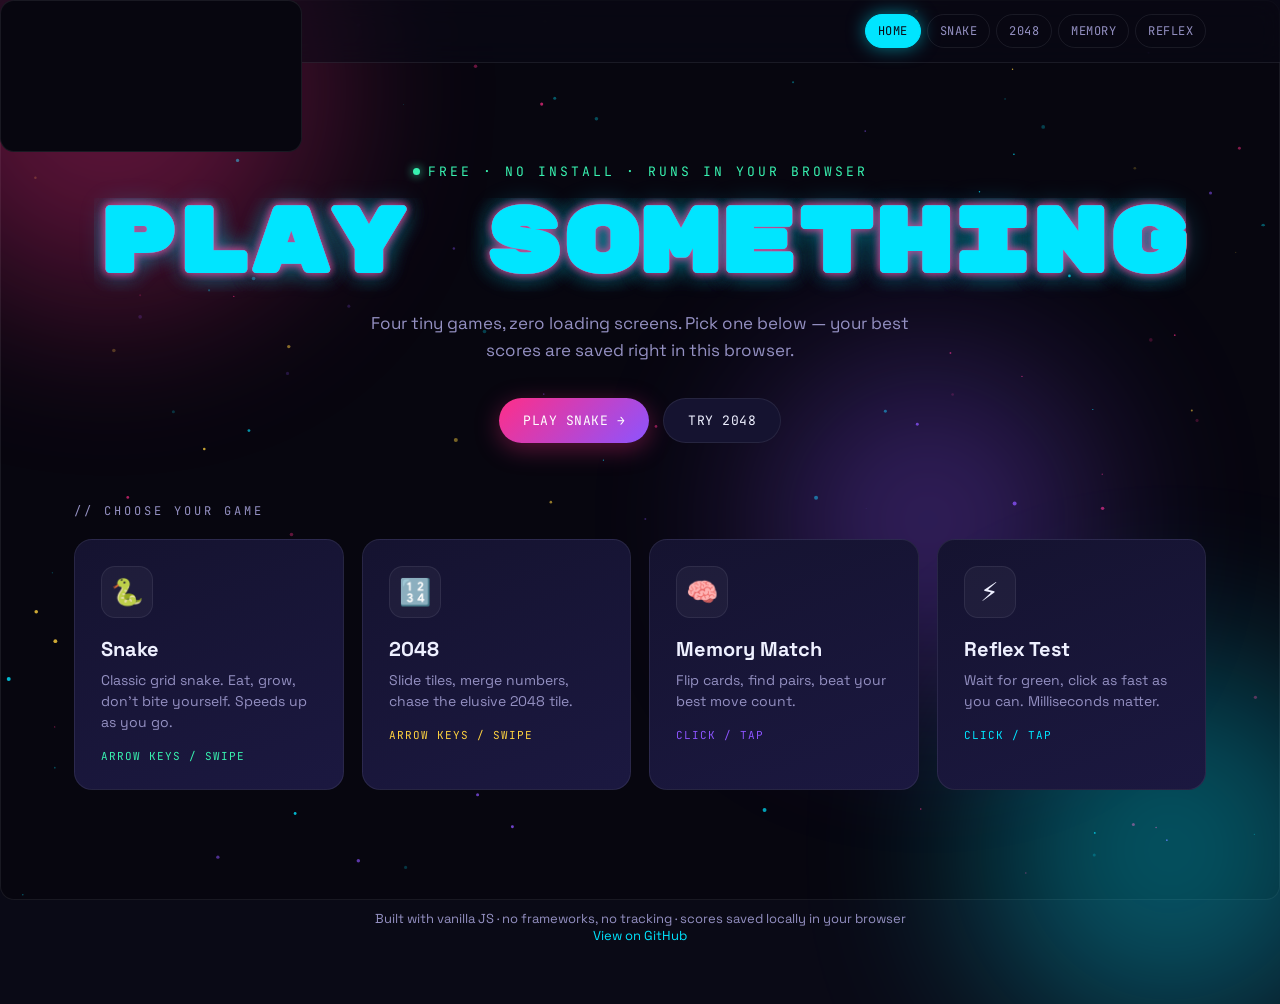
==== index_1.html @ 633615c1 "Add files via upload" ====
<!DOCTYPE html>
<html lang="en">
<head>
<meta charset="UTF-8">
<meta name="viewport" content="width=device-width, initial-scale=1.0, maximum-scale=1">
<title>NEON ARCADE — Play Instantly</title>
<meta name="description" content="A tiny neon arcade: Snake, 2048, Memory Match and a Reflex Test, all running in your browser.">
<link rel="preconnect" href="https://fonts.googleapis.com">
<link rel="preconnect" href="https://fonts.gstatic.com" crossorigin>
<link href="https://fonts.googleapis.com/css2?family=Space+Grotesk:wght@400;500;600;700&family=Rubik+Mono+One&family=JetBrains+Mono:wght@400;500;700&display=swap" rel="stylesheet">
<style>
  :root{
    --bg:#0a0a16;
    --bg-2:#120f24;
    --card:#151330;
    --card-2:#1b1840;
    --ink:#eef0ff;
    --ink-dim:#9490c2;
    --pink:#ff2e88;
    --cyan:#00e5ff;
    --yellow:#ffd23f;
    --purple:#8c54ff;
    --green:#38f2b0;
    --line: rgba(238,240,255,0.08);
    --radius: 18px;
  }

  *{box-sizing:border-box;}
  html{scroll-behavior:smooth;}
  body{
    margin:0;
    background:var(--bg);
    color:var(--ink);
    font-family:'Space Grotesk', system-ui, sans-serif;
    overflow-x:hidden;
    min-height:100vh;
  }
  ::selection{background:var(--pink); color:#0a0a16;}

  h1,h2,h3{ font-family:'Space Grotesk', sans-serif; margin:0; }
  .mono{ font-family:'JetBrains Mono', monospace; }

  a{color:inherit;}

  /* ---------- Ambient background ---------- */
  #bgCanvas{
    position:fixed; inset:0; width:100%; height:100%;
    z-index:0; display:block; pointer-events:none;
  }
  .glow-blob{
    position:fixed; border-radius:50%; filter:blur(90px);
    opacity:0.35; z-index:0; pointer-events:none;
    animation: drift 22s ease-in-out infinite alternate;
  }
  .glow-blob.b1{ width:420px; height:420px; background:var(--pink); top:-120px; left:-100px; }
  .glow-blob.b2{ width:380px; height:380px; background:var(--cyan); bottom:-140px; right:-80px; animation-delay:-6s;}
  .glow-blob.b3{ width:320px; height:320px; background:var(--purple); top:40%; left:60%; animation-delay:-12s;}
  @keyframes drift{
    0%{ transform:translate(0,0) scale(1); }
    100%{ transform:translate(40px,-30px) scale(1.15); }
  }

  /* ---------- Layout shell ---------- */
  .wrap{ position:relative; z-index:1; max-width:1180px; margin:0 auto; padding:0 24px; }

  header.top{
    position:sticky; top:0; z-index:50;
    backdrop-filter: blur(14px);
    background: rgba(10,10,22,0.55);
    border-bottom:1px solid var(--line);
  }
  .topbar{
    display:flex; align-items:center; justify-content:space-between;
    padding:14px 24px; max-width:1180px; margin:0 auto;
  }
  .brand{
    display:flex; align-items:center; gap:10px;
    font-family:'Rubik Mono One', sans-serif;
    font-size:15px; letter-spacing:0.5px;
    text-decoration:none;
  }
  .brand .dot{
    width:12px; height:12px; border-radius:3px;
    background: linear-gradient(135deg,var(--pink),var(--cyan));
    box-shadow:0 0 14px var(--pink);
    animation: pulse 2.4s ease-in-out infinite;
  }
  @keyframes pulse{ 0%,100%{ transform:scale(1); } 50%{ transform:scale(1.25) rotate(20deg); } }

  nav.games-nav{ display:flex; gap:6px; }
  nav.games-nav button{
    background:transparent; border:1px solid var(--line);
    color:var(--ink-dim); font-family:'JetBrains Mono',monospace;
    font-size:12px; padding:8px 12px; border-radius:999px;
    cursor:pointer; transition:.2s; text-transform:uppercase; letter-spacing:.5px;
  }
  nav.games-nav button:hover{ color:var(--ink); border-color:var(--cyan); }
  nav.games-nav button.active{
    color:#0a0a16; background:var(--cyan); border-color:var(--cyan);
    box-shadow:0 0 18px rgba(0,229,255,0.5);
  }

  /* ---------- Hero ---------- */
  .hero{ padding:96px 0 60px; text-align:center; position:relative; }
  .kicker{
    font-family:'JetBrains Mono',monospace; font-size:13px; letter-spacing:3px;
    color:var(--green); text-transform:uppercase; margin-bottom:18px;
    display:inline-flex; align-items:center; gap:8px;
  }
  .kicker::before{ content:''; width:7px; height:7px; border-radius:50%; background:var(--green); box-shadow:0 0 10px var(--green); }

  .title{
    font-family:'Rubik Mono One', sans-serif;
    font-size:clamp(38px, 8vw, 92px);
    line-height:1.02;
    margin:0 0 18px;
    position:relative;
    color:var(--ink);
    text-shadow:
      0 0 8px rgba(255,46,136,.5),
      0 0 26px rgba(0,229,255,.25);
  }
  .title .glitch-wrap{ position:relative; display:inline-block; }
  .title .layer{
    position:absolute; top:0; left:0; width:100%;
    clip-path: inset(0 0 0 0);
  }
  .title .layer.c1{ color:var(--pink); animation: glitch1 3.4s infinite linear; }
  .title .layer.c2{ color:var(--cyan); animation: glitch2 3.4s infinite linear; }
  @keyframes glitch1{
    0%,89%,100%{ clip-path: inset(0 0 0 0); transform:translate(0,0); opacity:0;}
    90%{ clip-path: inset(10% 0 60% 0); transform:translate(-3px,-1px); opacity:.85;}
    93%{ clip-path: inset(60% 0 5% 0); transform:translate(3px,1px); opacity:.85;}
    96%{ clip-path: inset(30% 0 40% 0); transform:translate(-2px,1px); opacity:.85;}
  }
  @keyframes glitch2{
    0%,89%,100%{ clip-path: inset(0 0 0 0); transform:translate(0,0); opacity:0;}
    90%{ clip-path: inset(50% 0 10% 0); transform:translate(3px,1px); opacity:.85;}
    93%{ clip-path: inset(5% 0 70% 0); transform:translate(-3px,-1px); opacity:.85;}
    96%{ clip-path: inset(35% 0 35% 0); transform:translate(2px,-1px); opacity:.85;}
  }

  .subtitle{
    max-width:560px; margin:0 auto; color:var(--ink-dim);
    font-size:17px; line-height:1.6;
  }
  .hero-cta{ margin-top:34px; display:flex; gap:14px; justify-content:center; flex-wrap:wrap; }
  .btn{
    font-family:'JetBrains Mono',monospace; font-size:13px; letter-spacing:.5px;
    padding:13px 24px; border-radius:999px; border:1px solid var(--line);
    cursor:pointer; text-transform:uppercase; transition:.2s; background:var(--card);
    color:var(--ink);
  }
  .btn.primary{
    background:linear-gradient(135deg,var(--pink),var(--purple));
    border:none; color:#fff; box-shadow:0 6px 24px rgba(255,46,136,.35);
  }
  .btn:hover{ transform:translateY(-2px); }
  .btn.primary:hover{ box-shadow:0 10px 30px rgba(255,46,136,.5); }

  /* ---------- Game grid ---------- */
  .section-label{
    font-family:'JetBrains Mono',monospace; font-size:12px; letter-spacing:3px;
    text-transform:uppercase; color:var(--ink-dim); margin:0 0 20px;
  }
  .grid{
    display:grid; grid-template-columns:repeat(auto-fit, minmax(240px,1fr));
    gap:18px; margin-bottom:80px;
  }
  .card{
    background:linear-gradient(160deg, var(--card), var(--card-2));
    border:1px solid var(--line); border-radius:var(--radius);
    padding:26px; cursor:pointer; position:relative; overflow:hidden;
    transition: transform .25s ease, box-shadow .25s ease, border-color .25s ease;
  }
  .card::after{
    content:''; position:absolute; inset:0; opacity:0; transition:opacity .3s;
    background:radial-gradient(circle at 30% 20%, var(--glow,var(--pink)) 0%, transparent 60%);
  }
  .card:hover{ transform:translateY(-6px); border-color:var(--glow,var(--pink)); }
  .card:hover::after{ opacity:.18; }
  .card .icon{
    width:52px; height:52px; border-radius:14px; display:flex; align-items:center; justify-content:center;
    font-size:26px; margin-bottom:18px; background:rgba(255,255,255,0.04);
    border:1px solid var(--line);
  }
  .card h3{ font-size:20px; margin-bottom:8px; }
  .card p{ color:var(--ink-dim); font-size:14px; line-height:1.5; margin:0 0 16px; }
  .card .tag{
    font-family:'JetBrains Mono',monospace; font-size:11px; color:var(--glow,var(--pink));
    text-transform:uppercase; letter-spacing:1px;
  }

  /* ---------- Game stage (modal-ish full section) ---------- */
  .stage{
    display:none;
    background:linear-gradient(160deg, var(--card), var(--card-2));
    border:1px solid var(--line); border-radius:24px;
    padding:28px; margin-bottom:80px;
    animation: rise .35s ease;
  }
  .stage.active{ display:block; }
  @keyframes rise{ from{ opacity:0; transform:translateY(14px); } to{ opacity:1; transform:translateY(0);} }

  .stage-head{
    display:flex; align-items:center; justify-content:space-between; margin-bottom:18px; flex-wrap:wrap; gap:12px;
  }
  .stage-head h2{ font-size:24px; }
  .stat-row{ display:flex; gap:10px; flex-wrap:wrap; }
  .stat{
    font-family:'JetBrains Mono',monospace; font-size:12px; background:rgba(255,255,255,0.05);
    padding:8px 14px; border-radius:10px; border:1px solid var(--line);
  }
  .stat b{ color:var(--yellow); }

  .stage-body{ display:flex; gap:24px; flex-wrap:wrap; justify-content:center; align-items:flex-start; }
  canvas{ image-rendering:pixelated; border-radius:14px; background:#07060f; border:1px solid var(--line); max-width:100%; }

  .controls-hint{
    font-family:'JetBrains Mono',monospace; font-size:12px; color:var(--ink-dim); text-align:center; margin-top:14px;
  }
  .controls-hint kbd{
    background:rgba(255,255,255,0.08); border:1px solid var(--line); border-radius:5px; padding:2px 6px; margin:0 2px;
  }

  .dpad{ display:grid; grid-template-columns:repeat(3,50px); grid-template-rows:repeat(3,50px); gap:6px; margin-top:16px; }
  .dpad button{
    background:rgba(255,255,255,0.06); border:1px solid var(--line); border-radius:10px;
    color:var(--ink); font-size:18px; cursor:pointer;
  }
  .dpad button:active{ background:var(--cyan); color:#0a0a16; }
  .d-up{grid-column:2; grid-row:1;} .d-left{grid-column:1; grid-row:2;} .d-right{grid-column:3; grid-row:2;} .d-down{grid-column:2; grid-row:3;}

  .overlay-msg{
    position:absolute; inset:0; display:flex; flex-direction:column; align-items:center; justify-content:center;
    background:rgba(7,6,15,0.85); border-radius:14px; gap:14px; text-align:center; padding:20px;
  }
  .canvas-wrap{ position:relative; }

  /* 2048 grid */
  #g2048{
    display:grid; grid-template-columns:repeat(4,70px); grid-template-rows:repeat(4,70px); gap:8px;
    background:#07060f; padding:8px; border-radius:14px; border:1px solid var(--line); touch-action:none;
  }
  .tile2048{
    display:flex; align-items:center; justify-content:center; border-radius:8px;
    font-family:'JetBrains Mono',monospace; font-weight:700; font-size:22px;
    transition:transform .1s;
  }

  /* Memory match */
  #memGrid{ display:grid; grid-template-columns:repeat(4,70px); gap:8px; }
  .memCard{
    width:70px; height:70px; border-radius:10px; background:var(--card-2); border:1px solid var(--line);
    display:flex; align-items:center; justify-content:center; font-size:28px; cursor:pointer;
    transform-style:preserve-3d; transition:transform .35s;
  }
  .memCard.flipped, .memCard.matched{ background:linear-gradient(135deg,var(--purple),var(--pink)); }
  .memCard.matched{ opacity:.55; cursor:default; }

  /* Reflex */
  #reflexBox{
    width:100%; max-width:420px; height:260px; border-radius:16px; display:flex; align-items:center; justify-content:center;
    flex-direction:column; gap:10px; cursor:pointer; user-select:none; font-family:'JetBrains Mono',monospace;
    background:var(--card-2); border:1px solid var(--line); transition:background .15s;
  }
  #reflexBox.ready{ background:#3a1030; }
  #reflexBox.go{ background:var(--green); color:#07060f; }
  #reflexBox.early{ background:var(--pink); }

  ul.best-list{ list-style:none; padding:0; margin:0; font-family:'JetBrains Mono',monospace; font-size:13px; color:var(--ink-dim); }
  ul.best-list li{ padding:4px 0; border-bottom:1px dashed var(--line); }

  footer{ padding:40px 0 60px; text-align:center; color:var(--ink-dim); font-size:13px; position:relative; z-index:1; }
  footer a{ color:var(--cyan); text-decoration:none; }
  footer a:hover{ text-decoration:underline; }

  .confetti-canvas{ position:fixed; inset:0; pointer-events:none; z-index:60; }

  @media (max-width:640px){
    .topbar{ flex-direction:column; gap:12px; }
    nav.games-nav{ flex-wrap:wrap; justify-content:center; }
    #g2048{ grid-template-columns:repeat(4,60px); grid-template-rows:repeat(4,60px); }
    #memGrid{ grid-template-columns:repeat(4,60px); }
    .memCard{ width:60px; height:60px; font-size:22px; }
  }

  @media (prefers-reduced-motion: reduce){
    *{ animation-duration:0.001ms !important; animation-iteration-count:1 !important; transition-duration:0.001ms !important; }
  }

  :focus-visible{ outline:2px solid var(--cyan); outline-offset:2px; }
</style>
</head>
<body>

<canvas id="bgCanvas"></canvas>
<div class="glow-blob b1"></div>
<div class="glow-blob b2"></div>
<div class="glow-blob b3"></div>

<header class="top">
  <div class="topbar">
    <a href="#top" class="brand"><span class="dot"></span>NEON ARCADE</a>
    <nav class="games-nav" id="mainNav">
      <button data-target="home" class="active">Home</button>
      <button data-target="snake">Snake</button>
      <button data-target="g2048stage">2048</button>
      <button data-target="memory">Memory</button>
      <button data-target="reflex">Reflex</button>
    </nav>
  </div>
</header>

<div class="wrap" id="top">

  <section class="hero" id="home">
    <div class="kicker">Free · No install · Runs in your browser</div>
    <h1 class="title">
      <span class="glitch-wrap">
        PLAY&nbsp;SOMETHING
        <span class="layer c1" aria-hidden="true">PLAY&nbsp;SOMETHING</span>
        <span class="layer c2" aria-hidden="true">PLAY&nbsp;SOMETHING</span>
      </span>
    </h1>
    <p class="subtitle">Four tiny games, zero loading screens. Pick one below — your best scores are saved right in this browser.</p>
    <div class="hero-cta">
      <button class="btn primary" data-jump="snake">Play Snake →</button>
      <button class="btn" data-jump="g2048stage">Try 2048</button>
    </div>
  </section>

  <p class="section-label">// Choose your game</p>
  <div class="grid">
    <div class="card" data-jump="snake" style="--glow:var(--green)">
      <div class="icon">🐍</div>
      <h3>Snake</h3>
      <p>Classic grid snake. Eat, grow, don't bite yourself. Speeds up as you go.</p>
      <div class="tag">Arrow keys / swipe</div>
    </div>
    <div class="card" data-jump="g2048stage" style="--glow:var(--yellow)">
      <div class="icon">🔢</div>
      <h3>2048</h3>
      <p>Slide tiles, merge numbers, chase the elusive 2048 tile.</p>
      <div class="tag">Arrow keys / swipe</div>
    </div>
    <div class="card" data-jump="memory" style="--glow:var(--purple)">
      <div class="icon">🧠</div>
      <h3>Memory Match</h3>
      <p>Flip cards, find pairs, beat your best move count.</p>
      <div class="tag">Click / tap</div>
    </div>
    <div class="card" data-jump="reflex" style="--glow:var(--cyan)">
      <div class="icon">⚡</div>
      <h3>Reflex Test</h3>
      <p>Wait for green, click as fast as you can. Milliseconds matter.</p>
      <div class="tag">Click / tap</div>
    </div>
  </div>

  <!-- SNAKE -->
  <section class="stage" id="snake">
    <div class="stage-head">
      <h2>🐍 Snake</h2>
      <div class="stat-row">
        <div class="stat">Score <b id="snakeScore">0</b></div>
        <div class="stat">Best <b id="snakeBest">0</b></div>
        <button class="btn" id="snakeRestart">Restart</button>
      </div>
    </div>
    <div class="stage-body">
      <div class="canvas-wrap">
        <canvas id="snakeCanvas" width="360" height="360"></canvas>
        <div class="overlay-msg" id="snakeOverlay">
          <h3>Ready?</h3>
          <p class="mono" style="color:var(--ink-dim)">Use arrow keys or WASD</p>
          <button class="btn primary" id="snakeStart">Start Game</button>
        </div>
      </div>
    </div>
    <div class="controls-hint"><kbd>↑</kbd><kbd>↓</kbd><kbd>←</kbd><kbd>→</kbd> or <kbd>W</kbd><kbd>A</kbd><kbd>S</kbd><kbd>D</kbd> — on mobile, swipe on the board</div>
  </section>

  <!-- 2048 -->
  <section class="stage" id="g2048stage">
    <div class="stage-head">
      <h2>🔢 2048</h2>
      <div class="stat-row">
        <div class="stat">Score <b id="score2048">0</b></div>
        <div class="stat">Best <b id="best2048">0</b></div>
        <button class="btn" id="restart2048">Restart</button>
      </div>
    </div>
    <div class="stage-body">
      <div class="canvas-wrap">
        <div id="g2048"></div>
        <div class="overlay-msg" id="overlay2048" style="display:none;">
          <h3 id="msg2048">Game Over</h3>
          <button class="btn primary" id="again2048">Try Again</button>
        </div>
      </div>
    </div>
    <div class="controls-hint"><kbd>↑</kbd><kbd>↓</kbd><kbd>←</kbd><kbd>→</kbd> — on mobile, swipe on the board</div>
  </section>

  <!-- MEMORY -->
  <section class="stage" id="memory">
    <div class="stage-head">
      <h2>🧠 Memory Match</h2>
      <div class="stat-row">
        <div class="stat">Moves <b id="memMoves">0</b></div>
        <div class="stat">Best <b id="memBest">—</b></div>
        <button class="btn" id="memRestart">Restart</button>
      </div>
    </div>
    <div class="stage-body">
      <div id="memGrid"></div>
    </div>
  </section>

  <!-- REFLEX -->
  <section class="stage" id="reflex">
    <div class="stage-head">
      <h2>⚡ Reflex Test</h2>
      <div class="stat-row">
        <div class="stat">Last <b id="reflexLast">—</b></div>
        <div class="stat">Best <b id="reflexBest">—</b></div>
      </div>
    </div>
    <div class="stage-body" style="justify-content:center; width:100%;">
      <div style="display:flex; flex-direction:column; align-items:center; gap:18px; width:100%;">
        <div id="reflexBox" class="ready">
          <div id="reflexText" style="font-size:16px;">Click to start</div>
        </div>
        <ul class="best-list" id="reflexHistory"></ul>
      </div>
    </div>
  </section>

</div>

<footer>
  Built with vanilla JS · no frameworks, no tracking · scores saved locally in your browser<br>
  <a href="https://github.com/" target="_blank" rel="noopener">View on GitHub</a>
</footer>

<canvas class="confetti-canvas" id="confettiCanvas"></canvas>

<script>
(function(){
  "use strict";

  /* ============ Ambient background starfield ============ */
  const bg = document.getElementById('bgCanvas');
  const bctx = bg.getContext('2d');
  let stars = [];
  const reduceMotion = window.matchMedia('(prefers-reduced-motion: reduce)').matches;

  function resizeBg(){
    bg.width = window.innerWidth;
    bg.height = window.innerHeight;
    const count = Math.floor((bg.width * bg.height) / 9000);
    stars = Array.from({length: Math.min(count, 160)}, () => ({
      x: Math.random()*bg.width,
      y: Math.random()*bg.height,
      r: Math.random()*1.6 + 0.4,
      s: Math.random()*0.4 + 0.1,
      hue: [ '255,46,136', '0,229,255', '140,84,255', '255,210,63' ][Math.floor(Math.random()*4)]
    }));
  }
  window.addEventListener('resize', resizeBg);
  resizeBg();

  function drawBg(){
    bctx.clearRect(0,0,bg.width,bg.height);
    for(const st of stars){
      bctx.beginPath();
      bctx.fillStyle = `rgba(${st.hue},${0.5 + Math.sin(Date.now()*0.001*st.s)*0.3})`;
      bctx.arc(st.x, st.y, st.r, 0, Math.PI*2);
      bctx.fill();
      if(!reduceMotion){
        st.y += st.s * 0.15;
        if(st.y > bg.height) st.y = 0;
      }
    }
    requestAnimationFrame(drawBg);
  }
  drawBg();

  /* ============ Nav / section switching ============ */
  const stages = ['home','snake','g2048stage','memory','reflex'];
  const navButtons = document.querySelectorAll('#mainNav button');

  function showStage(id){
    document.getElementById('home').style.display = (id === 'home') ? '' : 'none';
    document.querySelectorAll('.grid').forEach(g => g.style.display = (id === 'home') ? '' : 'none');
    document.querySelectorAll('.section-label').forEach(g => g.style.display = (id === 'home') ? '' : 'none');
    stages.filter(s => s !== 'home').forEach(s => {
      const el = document.getElementById(s);
      if(!el) return;
      el.classList.toggle('active', s === id);
    });
    navButtons.forEach(b => b.classList.toggle('active', b.dataset.target === id));
    if(id === 'snake') Snake.onShow();
    if(id === 'g2048stage') Game2048.onShow();
    if(id === 'memory') Memory.onShow();
    if(id === 'reflex') Reflex.onShow();
    window.scrollTo({top: 0, behavior: reduceMotion ? 'auto' : 'smooth'});
  }

  navButtons.forEach(b => b.addEventListener('click', () => showStage(b.dataset.target)));
  document.querySelectorAll('[data-jump]').forEach(el => {
    el.addEventListener('click', () => showStage(el.dataset.jump));
  });
  showStage('home');

  /* ============ Helpers ============ */
  function loadNum(key, fallback){
    const v = localStorage.getItem(key);
    return v === null ? fallback : Number(v);
  }
  function save(key, val){ localStorage.setItem(key, val); }

  /* ============ SNAKE ============ */
  const Snake = (function(){
    const canvas = document.getElementById('snakeCanvas');
    const ctx = canvas.getContext('2d');
    const cell = 18, cols = canvas.width/cell, rows = canvas.height/cell;
    const scoreEl = document.getElementById('snakeScore');
    const bestEl = document.getElementById('snakeBest');
    const overlay = document.getElementById('snakeOverlay');
    const startBtn = document.getElementById('snakeStart');
    const restartBtn = document.getElementById('snakeRestart');

    let snake, dir, nextDir, food, score, best, running, loopId, speed;

    function reset(){
      snake = [{x:8,y:9},{x:7,y:9},{x:6,y:9}];
      dir = {x:1,y:0}; nextDir = {x:1,y:0};
      score = 0; speed = 130;
      best = loadNum('snakeBest', 0);
      placeFood();
      scoreEl.textContent = score;
      bestEl.textContent = best;
      running = false;
    }

    function placeFood(){
      let ok = false;
      while(!ok){
        food = { x: Math.floor(Math.random()*cols), y: Math.floor(Math.random()*rows) };
        ok = !snake.some(s => s.x===food.x && s.y===food.y);
      }
    }

    function draw(){
      ctx.fillStyle = '#07060f';
      ctx.fillRect(0,0,canvas.width,canvas.height);

      // subtle grid
      ctx.strokeStyle = 'rgba(255,255,255,0.03)';
      for(let i=0;i<=cols;i++){ ctx.beginPath(); ctx.moveTo(i*cell,0); ctx.lineTo(i*cell,canvas.height); ctx.stroke(); }
      for(let j=0;j<=rows;j++){ ctx.beginPath(); ctx.moveTo(0,j*cell); ctx.lineTo(canvas.width,j*cell); ctx.stroke(); }

      // food
      ctx.fillStyle = '#ffd23f';
      ctx.shadowColor = '#ffd23f'; ctx.shadowBlur = 12;
      ctx.beginPath();
      ctx.arc(food.x*cell+cell/2, food.y*cell+cell/2, cell/2-2, 0, Math.PI*2);
      ctx.fill();
      ctx.shadowBlur = 0;

      // snake
      snake.forEach((s,i) => {
        const grad = i===0 ? '#38f2b0' : '#00e5ff';
        ctx.fillStyle = grad;
        ctx.shadowColor = grad; ctx.shadowBlur = i===0 ? 10 : 4;
        ctx.fillRect(s.x*cell+1, s.y*cell+1, cell-2, cell-2);
      });
      ctx.shadowBlur = 0;
    }

    function tick(){
      dir = nextDir;
      const head = { x: snake[0].x + dir.x, y: snake[0].y + dir.y };

      if(head.x<0 || head.y<0 || head.x>=cols || head.y>=rows || snake.some(s=>s.x===head.x && s.y===head.y)){
        gameOver();
        return;
      }
      snake.unshift(head);
      if(head.x===food.x && head.y===food.y){
        score++;
        scoreEl.textContent = score;
        if(score % 4 === 0 && speed > 60) speed -= 8;
        placeFood();
      } else {
        snake.pop();
      }
      draw();
      loopId = setTimeout(tick, speed);
    }

    function gameOver(){
      running = false;
      if(score > best){ best = score; save('snakeBest', best); bestEl.textContent = best; }
      overlay.style.display = 'flex';
      overlay.innerHTML = `<h3>Game Over</h3><p class="mono" style="color:var(--ink-dim)">Score: ${score}</p><button class="btn primary" id="snakeStart2">Play Again</button>`;
      document.getElementById('snakeStart2').addEventListener('click', begin);
    }

    function begin(){
      reset();
      overlay.style.display = 'none';
      running = true;
      draw();
      loopId = setTimeout(tick, speed);
    }

    document.addEventListener('keydown', e => {
      if(!running) return;
      const k = e.key.toLowerCase();
      if((k==='arrowup'||k==='w') && dir.y===0){ nextDir={x:0,y:-1}; e.preventDefault(); }
      else if((k==='arrowdown'||k==='s') && dir.y===0){ nextDir={x:0,y:1}; e.preventDefault(); }
      else if((k==='arrowleft'||k==='a') && dir.x===0){ nextDir={x:-1,y:0}; e.preventDefault(); }
      else if((k==='arrowright'||k==='d') && dir.x===0){ nextDir={x:1,y:0}; e.preventDefault(); }
    });

    let touchStart = null;
    canvas.addEventListener('touchstart', e => { touchStart = e.touches[0]; }, {passive:true});
    canvas.addEventListener('touchend', e => {
      if(!touchStart || !running) return;
      const t = e.changedTouches[0];
      const dx = t.clientX - touchStart.clientX, dy = t.clientY - touchStart.clientY;
      if(Math.abs(dx) > Math.abs(dy)){
        if(dx>20 && dir.x===0) nextDir={x:1,y:0};
        else if(dx<-20 && dir.x===0) nextDir={x:-1,y:0};
      } else {
        if(dy>20 && dir.y===0) nextDir={x:0,y:1};
        else if(dy<-20 && dir.y===0) nextDir={x:0,y:-1};
      }
      touchStart = null;
    }, {passive:true});

    startBtn.addEventListener('click', begin);
    restartBtn.addEventListener('click', () => { clearTimeout(loopId); begin(); });

    reset();
    draw();

    return { onShow(){ /* nothing needed, canvas already drawn */ } };
  })();

  /* ============ 2048 ============ */
  const Game2048 = (function(){
    const gridEl = document.getElementById('g2048');
    const scoreEl = document.getElementById('score2048');
    const bestEl = document.getElementById('best2048');
    const overlay = document.getElementById('overlay2048');
    const msg = document.getElementById('msg2048');
    const again = document.getElementById('again2048');
    const restartBtn = document.getElementById('restart2048');

    const colors = {
      2:'#1b1840',4:'#241f52',8:'#8c54ff',16:'#a262ff',32:'#ff2e88',
      64:'#ff5fa3',128:'#ffd23f',256:'#ffcf20',512:'#38f2b0',1024:'#00e5ff',2048:'#ffffff'
    };

    let board, score, best, over;

    function empty(){ return Array.from({length:4},()=>Array(4).fill(0)); }

    function reset(){
      board = empty();
      score = 0; over = false;
      best = loadNum('best2048', 0);
      addTile(); addTile();
      overlay.style.display = 'none';
      render();
    }

    function addTile(){
      const empties = [];
      for(let r=0;r<4;r++) for(let c=0;c<4;c++) if(board[r][c]===0) empties.push([r,c]);
      if(!empties.length) return;
      const [r,c] = empties[Math.floor(Math.random()*empties.length)];
      board[r][c] = Math.random() < 0.9 ? 2 : 4;
    }

    function render(){
      gridEl.innerHTML = '';
      for(let r=0;r<4;r++) for(let c=0;c<4;c++){
        const v = board[r][c];
        const d = document.createElement('div');
        d.className = 'tile2048';
        d.style.background = v ? (colors[v]||'#fff') : 'rgba(255,255,255,0.03)';
        d.style.color = v>=8 ? '#0a0a16' : '#eef0ff';
        d.textContent = v || '';
        gridEl.appendChild(d);
      }
      scoreEl.textContent = score;
      bestEl.textContent = best;
    }

    function slideRow(row){
      let arr = row.filter(x=>x);
      for(let i=0;i<arr.length-1;i++){
        if(arr[i]===arr[i+1]){ arr[i]*=2; score+=arr[i]; arr.splice(i+1,1); }
      }
      while(arr.length<4) arr.push(0);
      return arr;
    }

    function rotate(b){
      const n = empty();
      for(let r=0;r<4;r++) for(let c=0;c<4;c++) n[c][3-r] = b[r][c];
      return n;
    }

    function move(dir){
      if(over) return;
      let b = board;
      let rotations = {left:0, up:3, right:2, down:1}[dir];
      for(let i=0;i<rotations;i++) b = rotate(b);
      let moved = false;
      const newB = b.map(row => {
        const res = slideRow(row);
        if(res.join(',') !== row.join(',')) moved = true;
        return res;
      });
      let bb = newB;
      for(let i=0;i<(4-rotations)%4;i++) bb = rotate(bb);
      if(moved){
        board = bb;
        addTile();
        if(score > best){ best = score; save('best2048', best); }
        render();
        checkOver();
      }
    }

    function checkOver(){
      for(let r=0;r<4;r++) for(let c=0;c<4;c++){
        if(board[r][c]===0) return;
        if(c<3 && board[r][c]===board[r][c+1]) return;
        if(r<3 && board[r][c]===board[r+1][c]) return;
      }
      over = true;
      msg.textContent = 'Game Over';
      overlay.style.display = 'flex';
    }

    document.addEventListener('keydown', e => {
      if(!document.getElementById('g2048stage').classList.contains('active')) return;
      const map = {arrowleft:'left',arrowright:'right',arrowup:'up',arrowdown:'down'};
      const k = map[e.key.toLowerCase()];
      if(k){ e.preventDefault(); move(k); }
    });

    let ts = null;
    gridEl.addEventListener('touchstart', e => { ts = e.touches[0]; }, {passive:true});
    gridEl.addEventListener('touchend', e => {
      if(!ts) return;
      const t = e.changedTouches[0];
      const dx = t.clientX - ts.clientX, dy = t.clientY - ts.clientY;
      if(Math.max(Math.abs(dx),Math.abs(dy)) < 20) return;
      if(Math.abs(dx) > Math.abs(dy)) move(dx>0?'right':'left');
      else move(dy>0?'down':'up');
      ts = null;
    }, {passive:true});

    again.addEventListener('click', reset);
    restartBtn.addEventListener('click', reset);

    reset();

    return { onShow(){ render(); } };
  })();

  /* ============ MEMORY MATCH ============ */
  const Memory = (function(){
    const gridEl = document.getElementById('memGrid');
    const movesEl = document.getElementById('memMoves');
    const bestEl = document.getElementById('memBest');
    const restartBtn = document.getElementById('memRestart');
    const emojis = ['🚀','👾','🎮','🛸','🪐','⭐','🎯','🔮'];

    let cards, flipped, matched, moves, lock, started;

    function shuffle(arr){
      for(let i=arr.length-1;i>0;i--){
        const j = Math.floor(Math.random()*(i+1));
        [arr[i],arr[j]] = [arr[j],arr[i]];
      }
      return arr;
    }

    function reset(){
      const pairs = shuffle([...emojis, ...emojis]);
      cards = pairs.map((e,i) => ({ id:i, val:e }));
      flipped = []; matched = new Set(); moves = 0; lock = false; started = false;
      movesEl.textContent = moves;
      const best = localStorage.getItem('memBest');
      bestEl.textContent = best ? best : '—';
      render();
    }

    function render(){
      gridEl.innerHTML = '';
      cards.forEach(c => {
        const el = document.createElement('div');
        el.className = 'memCard' + (matched.has(c.id) ? ' matched' : (flipped.includes(c.id) ? ' flipped' : ''));
        el.textContent = (matched.has(c.id) || flipped.includes(c.id)) ? c.val : '?';
        el.addEventListener('click', () => flip(c.id));
        gridEl.appendChild(el);
      });
    }

    function flip(id){
      if(lock || flipped.includes(id) || matched.has(id)) return;
      flipped.push(id);
      render();
      if(flipped.length === 2){
        moves++; movesEl.textContent = moves;
        lock = true;
        const [a,b] = flipped;
        if(cards[a].val === cards[b].val){
          matched.add(a); matched.add(b);
          flipped = []; lock = false;
          render();
          if(matched.size === cards.length){
            const best = localStorage.getItem('memBest');
            if(!best || moves < Number(best)){ localStorage.setItem('memBest', moves); }
            fireConfetti();
          }
        } else {
          setTimeout(() => { flipped = []; lock = false; render(); }, 700);
        }
      }
    }

    restartBtn.addEventListener('click', reset);
    reset();

    return { onShow(){ render(); } };
  })();

  /* ============ REFLEX TEST ============ */
  const Reflex = (function(){
    const box = document.getElementById('reflexBox');
    const text = document.getElementById('reflexText');
    const lastEl = document.getElementById('reflexLast');
    const bestEl = document.getElementById('reflexBest');
    const historyEl = document.getElementById('reflexHistory');
    let state = 'idle', timer = null, startTime = 0;
    let history = JSON.parse(localStorage.getItem('reflexHistory') || '[]');

    function renderHistory(){
      historyEl.innerHTML = '';
      history.slice(0,5).forEach(ms => {
        const li = document.createElement('li');
        li.textContent = ms + ' ms';
        historyEl.appendChild(li);
      });
      if(history.length){
        bestEl.textContent = Math.min(...history) + ' ms';
      }
    }

    function start(){
      state = 'waiting';
      box.className = 'ready';
      text.textContent = 'Wait for green...';
      const delay = 800 + Math.random()*2200;
      timer = setTimeout(() => {
        state = 'go';
        box.className = 'go';
        text.textContent = 'CLICK NOW!';
        startTime = performance.now();
      }, delay);
    }

    box.addEventListener('click', () => {
      if(state === 'idle'){ start(); return; }
      if(state === 'waiting'){
        clearTimeout(timer);
        state = 'idle';
        box.className = 'early';
        text.textContent = 'Too soon! Click to retry';
        return;
      }
      if(state === 'go'){
        const rt = Math.round(performance.now() - startTime);
        lastEl.textContent = rt + ' ms';
        history.unshift(rt);
        history = history.slice(0,10);
        localStorage.setItem('reflexHistory', JSON.stringify(history));
        renderHistory();
        state = 'idle';
        box.className = 'ready';
        text.textContent = rt + ' ms — click to try again';
      }
    });

    renderHistory();

    return { onShow(){} };
  })();

  /* ============ Confetti (for memory win) ============ */
  function fireConfetti(){
    const c = document.getElementById('confettiCanvas');
    c.width = window.innerWidth; c.height = window.innerHeight;
    const ctx = c.getContext('2d');
    const colors = ['#ff2e88','#00e5ff','#8c54ff','#ffd23f','#38f2b0'];
    let parts = Array.from({length: reduceMotion ? 0 : 120}, () => ({
      x: Math.random()*c.width, y: -20, vx: (Math.random()-0.5)*4, vy: Math.random()*3+2,
      r: Math.random()*5+3, color: colors[Math.floor(Math.random()*colors.length)], rot: Math.random()*Math.PI
    }));
    let frames = 0;
    function anim(){
      ctx.clearRect(0,0,c.width,c.height);
      parts.forEach(p => {
        p.x += p.vx; p.y += p.vy; p.vy += 0.05; p.rot += 0.1;
        ctx.save();
        ctx.translate(p.x,p.y); ctx.rotate(p.rot);
        ctx.fillStyle = p.color;
        ctx.fillRect(-p.r/2,-p.r/2,p.r,p.r);
        ctx.restore();
      });
      frames++;
      if(frames < 140 && parts.length){ requestAnimationFrame(anim); }
      else { ctx.clearRect(0,0,c.width,c.height); }
    }
    anim();
  }

})();
</script>
</body>
</html>
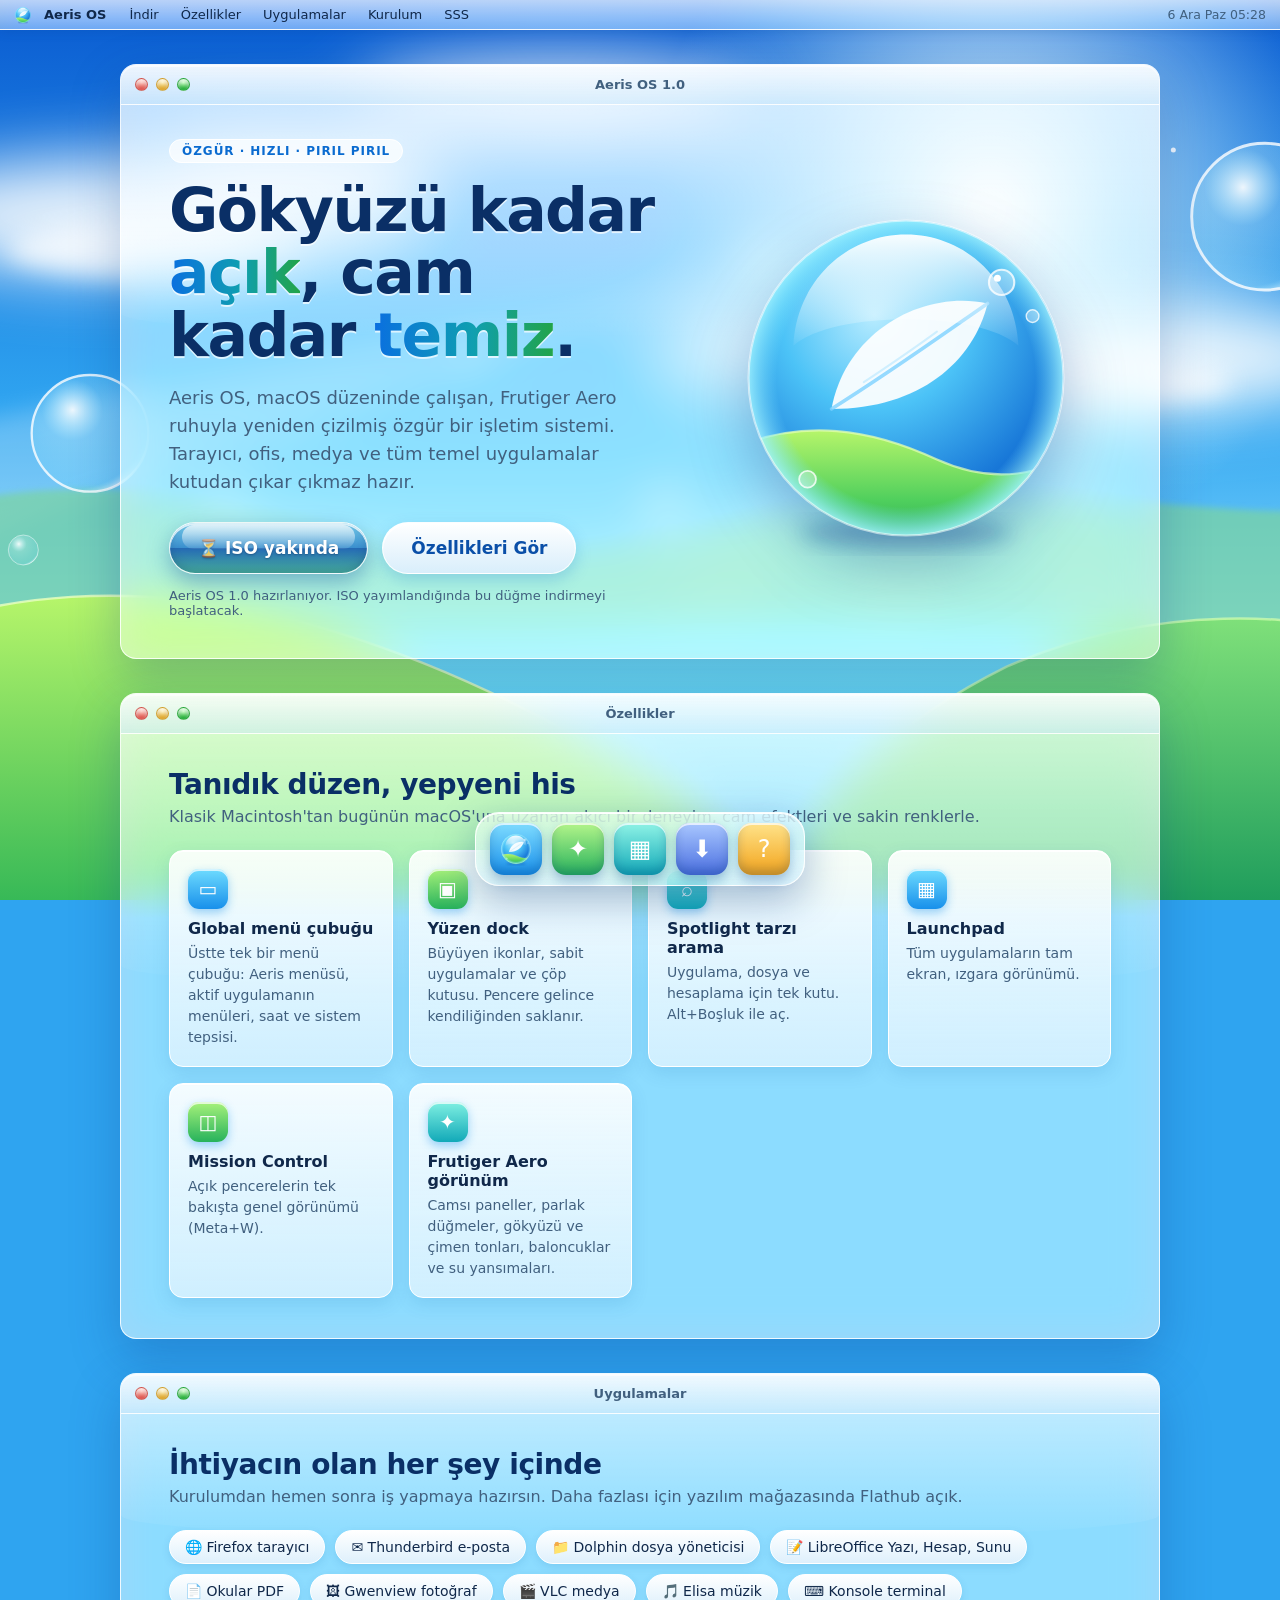
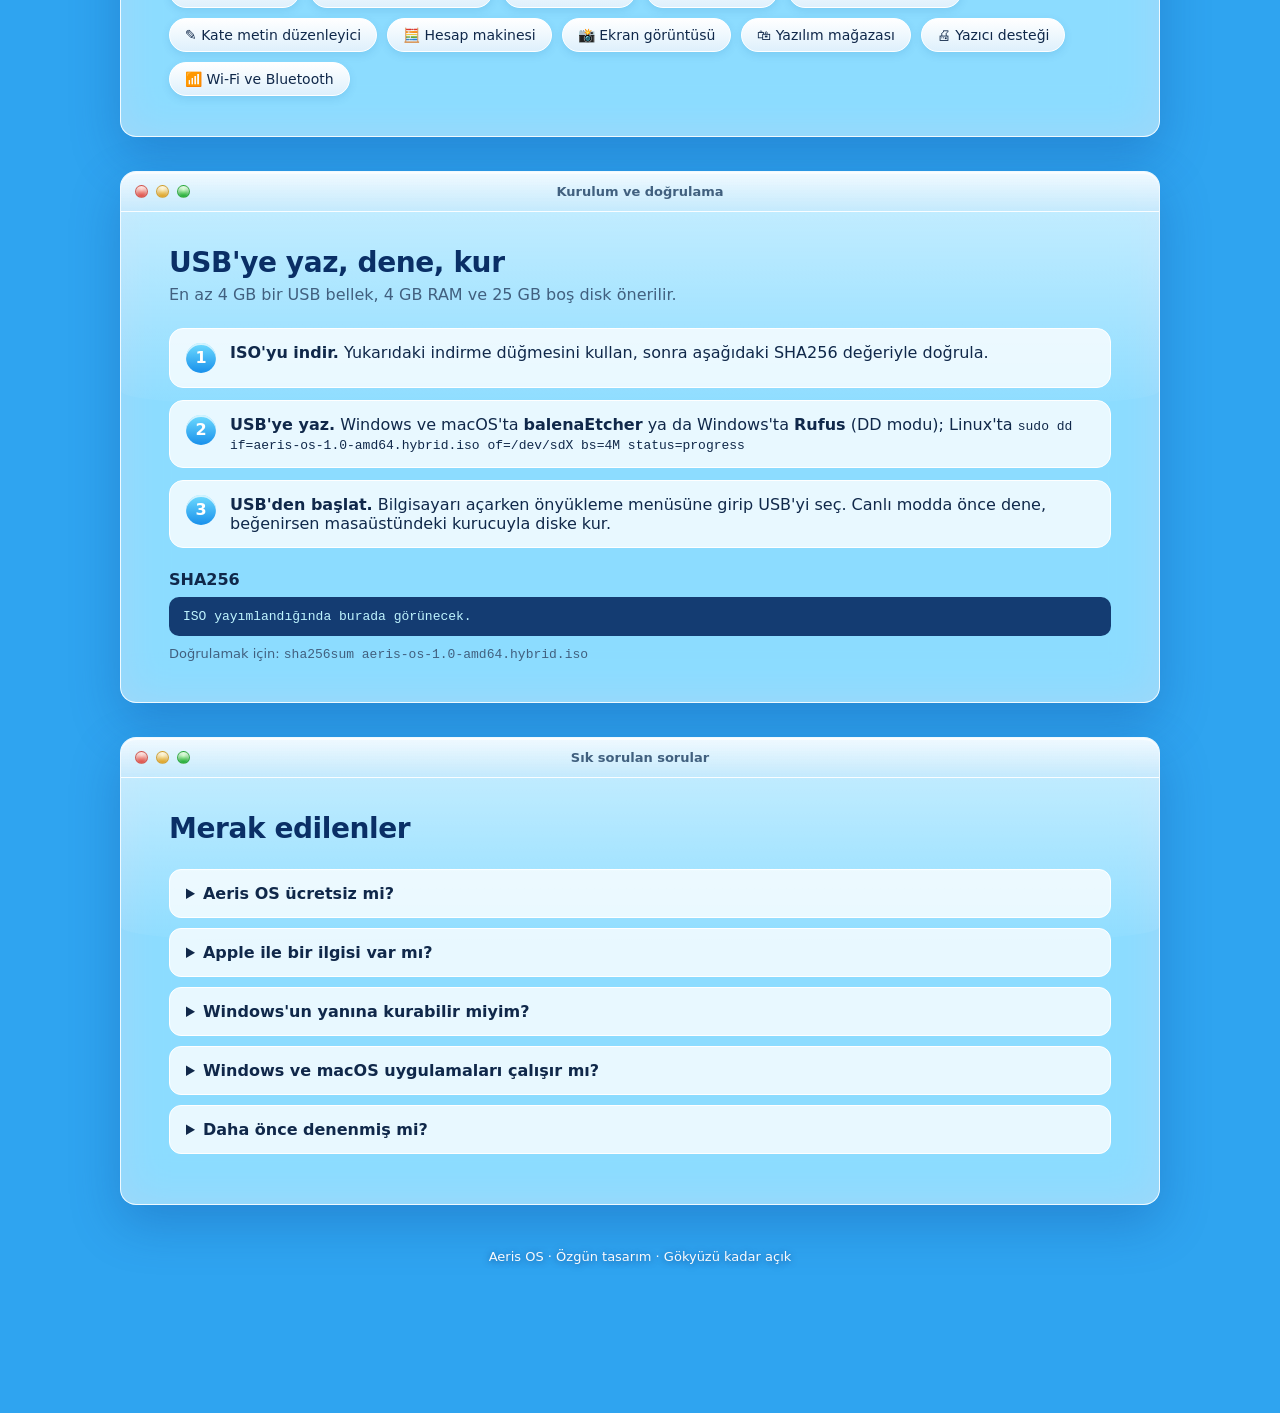
==== commit 9e3e83fb: "Add files via upload" ====
--- a/index_1.html
+++ b/index_1.html
@@ -1,940 +1,256 @@
 <!DOCTYPE html>
-<html lang="en">
+<html lang="tr">
 <head>
-<meta charset="UTF-8">
-<meta name="viewport" content="width=device-width, initial-scale=1.0, maximum-scale=1">
-<title>NEON ARCADE — Play Instantly</title>
-<meta name="description" content="A tiny neon arcade: Snake, 2048, Memory Match and a Reflex Test, all running in your browser.">
-<link rel="preconnect" href="https://fonts.googleapis.com">
-<link rel="preconnect" href="https://fonts.gstatic.com" crossorigin>
-<link href="https://fonts.googleapis.com/css2?family=Space+Grotesk:wght@400;500;600;700&family=Rubik+Mono+One&family=JetBrains+Mono:wght@400;500;700&display=swap" rel="stylesheet">
+<meta charset="utf-8">
+<meta name="viewport" content="width=device-width, initial-scale=1">
+<title>Aeris OS – Gökyüzü kadar açık, cam kadar temiz</title>
+<meta name="description" content="Aeris OS: macOS düzeninde çalışan, Frutiger Aero görünümlü özgür işletim sistemi. ISO'yu indir, USB'ye yaz, dene.">
+<link rel="icon" href="logo.svg" type="image/svg+xml">
 <style>
-  :root{
-    --bg:#0a0a16;
-    --bg-2:#120f24;
-    --card:#151330;
-    --card-2:#1b1840;
-    --ink:#eef0ff;
-    --ink-dim:#9490c2;
-    --pink:#ff2e88;
-    --cyan:#00e5ff;
-    --yellow:#ffd23f;
-    --purple:#8c54ff;
-    --green:#38f2b0;
-    --line: rgba(238,240,255,0.08);
-    --radius: 18px;
-  }
-
-  *{box-sizing:border-box;}
-  html{scroll-behavior:smooth;}
-  body{
-    margin:0;
-    background:var(--bg);
-    color:var(--ink);
-    font-family:'Space Grotesk', system-ui, sans-serif;
-    overflow-x:hidden;
-    min-height:100vh;
-  }
-  ::selection{background:var(--pink); color:#0a0a16;}
-
-  h1,h2,h3{ font-family:'Space Grotesk', sans-serif; margin:0; }
-  .mono{ font-family:'JetBrains Mono', monospace; }
-
-  a{color:inherit;}
-
-  /* ---------- Ambient background ---------- */
-  #bgCanvas{
-    position:fixed; inset:0; width:100%; height:100%;
-    z-index:0; display:block; pointer-events:none;
-  }
-  .glow-blob{
-    position:fixed; border-radius:50%; filter:blur(90px);
-    opacity:0.35; z-index:0; pointer-events:none;
-    animation: drift 22s ease-in-out infinite alternate;
-  }
-  .glow-blob.b1{ width:420px; height:420px; background:var(--pink); top:-120px; left:-100px; }
-  .glow-blob.b2{ width:380px; height:380px; background:var(--cyan); bottom:-140px; right:-80px; animation-delay:-6s;}
-  .glow-blob.b3{ width:320px; height:320px; background:var(--purple); top:40%; left:60%; animation-delay:-12s;}
-  @keyframes drift{
-    0%{ transform:translate(0,0) scale(1); }
-    100%{ transform:translate(40px,-30px) scale(1.15); }
-  }
-
-  /* ---------- Layout shell ---------- */
-  .wrap{ position:relative; z-index:1; max-width:1180px; margin:0 auto; padding:0 24px; }
-
-  header.top{
-    position:sticky; top:0; z-index:50;
-    backdrop-filter: blur(14px);
-    background: rgba(10,10,22,0.55);
-    border-bottom:1px solid var(--line);
-  }
-  .topbar{
-    display:flex; align-items:center; justify-content:space-between;
-    padding:14px 24px; max-width:1180px; margin:0 auto;
-  }
-  .brand{
-    display:flex; align-items:center; gap:10px;
-    font-family:'Rubik Mono One', sans-serif;
-    font-size:15px; letter-spacing:0.5px;
-    text-decoration:none;
-  }
-  .brand .dot{
-    width:12px; height:12px; border-radius:3px;
-    background: linear-gradient(135deg,var(--pink),var(--cyan));
-    box-shadow:0 0 14px var(--pink);
-    animation: pulse 2.4s ease-in-out infinite;
-  }
-  @keyframes pulse{ 0%,100%{ transform:scale(1); } 50%{ transform:scale(1.25) rotate(20deg); } }
-
-  nav.games-nav{ display:flex; gap:6px; }
-  nav.games-nav button{
-    background:transparent; border:1px solid var(--line);
-    color:var(--ink-dim); font-family:'JetBrains Mono',monospace;
-    font-size:12px; padding:8px 12px; border-radius:999px;
-    cursor:pointer; transition:.2s; text-transform:uppercase; letter-spacing:.5px;
-  }
-  nav.games-nav button:hover{ color:var(--ink); border-color:var(--cyan); }
-  nav.games-nav button.active{
-    color:#0a0a16; background:var(--cyan); border-color:var(--cyan);
-    box-shadow:0 0 18px rgba(0,229,255,0.5);
-  }
-
-  /* ---------- Hero ---------- */
-  .hero{ padding:96px 0 60px; text-align:center; position:relative; }
-  .kicker{
-    font-family:'JetBrains Mono',monospace; font-size:13px; letter-spacing:3px;
-    color:var(--green); text-transform:uppercase; margin-bottom:18px;
-    display:inline-flex; align-items:center; gap:8px;
-  }
-  .kicker::before{ content:''; width:7px; height:7px; border-radius:50%; background:var(--green); box-shadow:0 0 10px var(--green); }
-
-  .title{
-    font-family:'Rubik Mono One', sans-serif;
-    font-size:clamp(38px, 8vw, 92px);
-    line-height:1.02;
-    margin:0 0 18px;
-    position:relative;
-    color:var(--ink);
-    text-shadow:
-      0 0 8px rgba(255,46,136,.5),
-      0 0 26px rgba(0,229,255,.25);
-  }
-  .title .glitch-wrap{ position:relative; display:inline-block; }
-  .title .layer{
-    position:absolute; top:0; left:0; width:100%;
-    clip-path: inset(0 0 0 0);
-  }
-  .title .layer.c1{ color:var(--pink); animation: glitch1 3.4s infinite linear; }
-  .title .layer.c2{ color:var(--cyan); animation: glitch2 3.4s infinite linear; }
-  @keyframes glitch1{
-    0%,89%,100%{ clip-path: inset(0 0 0 0); transform:translate(0,0); opacity:0;}
-    90%{ clip-path: inset(10% 0 60% 0); transform:translate(-3px,-1px); opacity:.85;}
-    93%{ clip-path: inset(60% 0 5% 0); transform:translate(3px,1px); opacity:.85;}
-    96%{ clip-path: inset(30% 0 40% 0); transform:translate(-2px,1px); opacity:.85;}
-  }
-  @keyframes glitch2{
-    0%,89%,100%{ clip-path: inset(0 0 0 0); transform:translate(0,0); opacity:0;}
-    90%{ clip-path: inset(50% 0 10% 0); transform:translate(3px,1px); opacity:.85;}
-    93%{ clip-path: inset(5% 0 70% 0); transform:translate(-3px,-1px); opacity:.85;}
-    96%{ clip-path: inset(35% 0 35% 0); transform:translate(2px,-1px); opacity:.85;}
-  }
-
-  .subtitle{
-    max-width:560px; margin:0 auto; color:var(--ink-dim);
-    font-size:17px; line-height:1.6;
-  }
-  .hero-cta{ margin-top:34px; display:flex; gap:14px; justify-content:center; flex-wrap:wrap; }
-  .btn{
-    font-family:'JetBrains Mono',monospace; font-size:13px; letter-spacing:.5px;
-    padding:13px 24px; border-radius:999px; border:1px solid var(--line);
-    cursor:pointer; text-transform:uppercase; transition:.2s; background:var(--card);
-    color:var(--ink);
-  }
-  .btn.primary{
-    background:linear-gradient(135deg,var(--pink),var(--purple));
-    border:none; color:#fff; box-shadow:0 6px 24px rgba(255,46,136,.35);
-  }
-  .btn:hover{ transform:translateY(-2px); }
-  .btn.primary:hover{ box-shadow:0 10px 30px rgba(255,46,136,.5); }
-
-  /* ---------- Game grid ---------- */
-  .section-label{
-    font-family:'JetBrains Mono',monospace; font-size:12px; letter-spacing:3px;
-    text-transform:uppercase; color:var(--ink-dim); margin:0 0 20px;
-  }
-  .grid{
-    display:grid; grid-template-columns:repeat(auto-fit, minmax(240px,1fr));
-    gap:18px; margin-bottom:80px;
-  }
-  .card{
-    background:linear-gradient(160deg, var(--card), var(--card-2));
-    border:1px solid var(--line); border-radius:var(--radius);
-    padding:26px; cursor:pointer; position:relative; overflow:hidden;
-    transition: transform .25s ease, box-shadow .25s ease, border-color .25s ease;
-  }
-  .card::after{
-    content:''; position:absolute; inset:0; opacity:0; transition:opacity .3s;
-    background:radial-gradient(circle at 30% 20%, var(--glow,var(--pink)) 0%, transparent 60%);
-  }
-  .card:hover{ transform:translateY(-6px); border-color:var(--glow,var(--pink)); }
-  .card:hover::after{ opacity:.18; }
-  .card .icon{
-    width:52px; height:52px; border-radius:14px; display:flex; align-items:center; justify-content:center;
-    font-size:26px; margin-bottom:18px; background:rgba(255,255,255,0.04);
-    border:1px solid var(--line);
-  }
-  .card h3{ font-size:20px; margin-bottom:8px; }
-  .card p{ color:var(--ink-dim); font-size:14px; line-height:1.5; margin:0 0 16px; }
-  .card .tag{
-    font-family:'JetBrains Mono',monospace; font-size:11px; color:var(--glow,var(--pink));
-    text-transform:uppercase; letter-spacing:1px;
-  }
-
-  /* ---------- Game stage (modal-ish full section) ---------- */
-  .stage{
-    display:none;
-    background:linear-gradient(160deg, var(--card), var(--card-2));
-    border:1px solid var(--line); border-radius:24px;
-    padding:28px; margin-bottom:80px;
-    animation: rise .35s ease;
-  }
-  .stage.active{ display:block; }
-  @keyframes rise{ from{ opacity:0; transform:translateY(14px); } to{ opacity:1; transform:translateY(0);} }
-
-  .stage-head{
-    display:flex; align-items:center; justify-content:space-between; margin-bottom:18px; flex-wrap:wrap; gap:12px;
-  }
-  .stage-head h2{ font-size:24px; }
-  .stat-row{ display:flex; gap:10px; flex-wrap:wrap; }
-  .stat{
-    font-family:'JetBrains Mono',monospace; font-size:12px; background:rgba(255,255,255,0.05);
-    padding:8px 14px; border-radius:10px; border:1px solid var(--line);
-  }
-  .stat b{ color:var(--yellow); }
-
-  .stage-body{ display:flex; gap:24px; flex-wrap:wrap; justify-content:center; align-items:flex-start; }
-  canvas{ image-rendering:pixelated; border-radius:14px; background:#07060f; border:1px solid var(--line); max-width:100%; }
-
-  .controls-hint{
-    font-family:'JetBrains Mono',monospace; font-size:12px; color:var(--ink-dim); text-align:center; margin-top:14px;
-  }
-  .controls-hint kbd{
-    background:rgba(255,255,255,0.08); border:1px solid var(--line); border-radius:5px; padding:2px 6px; margin:0 2px;
-  }
-
-  .dpad{ display:grid; grid-template-columns:repeat(3,50px); grid-template-rows:repeat(3,50px); gap:6px; margin-top:16px; }
-  .dpad button{
-    background:rgba(255,255,255,0.06); border:1px solid var(--line); border-radius:10px;
-    color:var(--ink); font-size:18px; cursor:pointer;
-  }
-  .dpad button:active{ background:var(--cyan); color:#0a0a16; }
-  .d-up{grid-column:2; grid-row:1;} .d-left{grid-column:1; grid-row:2;} .d-right{grid-column:3; grid-row:2;} .d-down{grid-column:2; grid-row:3;}
-
-  .overlay-msg{
-    position:absolute; inset:0; display:flex; flex-direction:column; align-items:center; justify-content:center;
-    background:rgba(7,6,15,0.85); border-radius:14px; gap:14px; text-align:center; padding:20px;
-  }
-  .canvas-wrap{ position:relative; }
-
-  /* 2048 grid */
-  #g2048{
-    display:grid; grid-template-columns:repeat(4,70px); grid-template-rows:repeat(4,70px); gap:8px;
-    background:#07060f; padding:8px; border-radius:14px; border:1px solid var(--line); touch-action:none;
-  }
-  .tile2048{
-    display:flex; align-items:center; justify-content:center; border-radius:8px;
-    font-family:'JetBrains Mono',monospace; font-weight:700; font-size:22px;
-    transition:transform .1s;
-  }
-
-  /* Memory match */
-  #memGrid{ display:grid; grid-template-columns:repeat(4,70px); gap:8px; }
-  .memCard{
-    width:70px; height:70px; border-radius:10px; background:var(--card-2); border:1px solid var(--line);
-    display:flex; align-items:center; justify-content:center; font-size:28px; cursor:pointer;
-    transform-style:preserve-3d; transition:transform .35s;
-  }
-  .memCard.flipped, .memCard.matched{ background:linear-gradient(135deg,var(--purple),var(--pink)); }
-  .memCard.matched{ opacity:.55; cursor:default; }
-
-  /* Reflex */
-  #reflexBox{
-    width:100%; max-width:420px; height:260px; border-radius:16px; display:flex; align-items:center; justify-content:center;
-    flex-direction:column; gap:10px; cursor:pointer; user-select:none; font-family:'JetBrains Mono',monospace;
-    background:var(--card-2); border:1px solid var(--line); transition:background .15s;
-  }
-  #reflexBox.ready{ background:#3a1030; }
-  #reflexBox.go{ background:var(--green); color:#07060f; }
-  #reflexBox.early{ background:var(--pink); }
-
-  ul.best-list{ list-style:none; padding:0; margin:0; font-family:'JetBrains Mono',monospace; font-size:13px; color:var(--ink-dim); }
-  ul.best-list li{ padding:4px 0; border-bottom:1px dashed var(--line); }
-
-  footer{ padding:40px 0 60px; text-align:center; color:var(--ink-dim); font-size:13px; position:relative; z-index:1; }
-  footer a{ color:var(--cyan); text-decoration:none; }
-  footer a:hover{ text-decoration:underline; }
-
-  .confetti-canvas{ position:fixed; inset:0; pointer-events:none; z-index:60; }
-
-  @media (max-width:640px){
-    .topbar{ flex-direction:column; gap:12px; }
-    nav.games-nav{ flex-wrap:wrap; justify-content:center; }
-    #g2048{ grid-template-columns:repeat(4,60px); grid-template-rows:repeat(4,60px); }
-    #memGrid{ grid-template-columns:repeat(4,60px); }
-    .memCard{ width:60px; height:60px; font-size:22px; }
-  }
-
-  @media (prefers-reduced-motion: reduce){
-    *{ animation-duration:0.001ms !important; animation-iteration-count:1 !important; transition-duration:0.001ms !important; }
-  }
-
-  :focus-visible{ outline:2px solid var(--cyan); outline-offset:2px; }
+:root{
+  --ink:#10284a; --ink2:#41607f; --blue:#1890eb; --sky:#7fd1ff; --aqua:#3fe0d0; --leaf:#6fdc5f;
+  --glass:rgba(255,255,255,.55); --glass-strong:rgba(255,255,255,.78); --stroke:rgba(255,255,255,.85);
+  --shadow:0 18px 50px rgba(10,60,140,.28), 0 2px 0 rgba(255,255,255,.7) inset;
+}
+*{box-sizing:border-box;margin:0}
+html{scroll-behavior:smooth}
+body{
+  font-family:Inter,"SF Pro Text","Segoe UI",system-ui,-apple-system,sans-serif;
+  color:var(--ink); min-height:100vh; padding:64px 20px 150px;
+  background:#2fa4f0 url(wallpaper.svg) center top / cover fixed no-repeat;
+  -webkit-font-smoothing:antialiased;
+}
+/* --- Menü çubuğu --- */
+.menubar{
+  position:fixed; inset:0 0 auto 0; height:30px; z-index:50; display:flex; align-items:center; gap:4px; padding:0 14px;
+  background:linear-gradient(rgba(255,255,255,.72),rgba(215,240,255,.5)); backdrop-filter:blur(18px) saturate(160%);
+  border-bottom:1px solid rgba(255,255,255,.8); box-shadow:0 1px 12px rgba(10,60,140,.18); font-size:13px;
+}
+.menubar img{width:18px;height:18px;margin-right:8px}
+.menubar b{margin-right:10px}
+.menubar a{color:var(--ink);text-decoration:none;padding:3px 9px;border-radius:6px}
+.menubar a:hover{background:rgba(24,144,235,.9);color:#fff}
+.menubar .sp{flex:1}
+.menubar .clock{font-variant-numeric:tabular-nums;color:var(--ink2);font-size:12.5px}
+@media(max-width:720px){.menubar a.hide{display:none}}
+
+/* --- Pencere --- */
+.wrap{max-width:1040px;margin:0 auto;display:grid;gap:34px}
+.win{
+  position:relative; border-radius:16px; background:var(--glass); backdrop-filter:blur(22px) saturate(170%);
+  border:1px solid var(--stroke); box-shadow:var(--shadow); overflow:hidden;
+}
+.win::before{ /* üst cam parlaması */
+  content:""; position:absolute; inset:0 0 auto 0; height:46%; pointer-events:none;
+  background:linear-gradient(rgba(255,255,255,.55),rgba(255,255,255,0)); border-radius:16px 16px 60% 60%/16px 16px 30px 30px;
+}
+.titlebar{position:relative;display:flex;align-items:center;gap:8px;height:40px;padding:0 14px;cursor:grab;user-select:none;
+  background:linear-gradient(rgba(255,255,255,.7),rgba(200,230,250,.45)); border-bottom:1px solid rgba(255,255,255,.7)}
+.titlebar:active{cursor:grabbing}
+.dot{width:13px;height:13px;border-radius:50%;border:1px solid rgba(0,0,0,.18);
+  box-shadow:inset 0 -4px 5px rgba(0,0,0,.14), inset 0 3px 4px rgba(255,255,255,.85)}
+.dot.r{background:radial-gradient(circle at 50% 30%,#ffb2a6,#ff5f57 70%)}
+.dot.y{background:radial-gradient(circle at 50% 30%,#fff0a8,#ffbd2e 70%)}
+.dot.g{background:radial-gradient(circle at 50% 30%,#b8ffb0,#28c840 70%)}
+.titlebar span.t{position:absolute;left:0;right:0;text-align:center;font-size:13px;font-weight:600;color:var(--ink2);pointer-events:none}
+.body{position:relative;padding:34px clamp(20px,4vw,48px) 40px}
+
+/* --- Hero --- */
+.hero{display:grid;grid-template-columns:1.1fr .9fr;gap:30px;align-items:center}
+@media(max-width:820px){.hero{grid-template-columns:1fr;text-align:center}.hero .cta{justify-content:center}}
+.eyebrow{display:inline-block;font-size:12px;font-weight:700;letter-spacing:.08em;text-transform:uppercase;color:#0a6bd0;
+  background:rgba(255,255,255,.7);border:1px solid #fff;padding:4px 12px;border-radius:99px;margin-bottom:16px}
+h1{font-size:clamp(34px,5.4vw,60px);line-height:1.04;letter-spacing:-.025em;color:#0a2f66;text-shadow:0 2px 0 rgba(255,255,255,.7)}
+h1 em{font-style:normal;text-shadow:none;background:linear-gradient(90deg,#0a6fe0,#0f9fb0 55%,#22a448);-webkit-background-clip:text;background-clip:text;color:transparent;filter:drop-shadow(0 2px 0 rgba(255,255,255,.7))}
+.lead{margin:18px 0 26px;font-size:18px;line-height:1.55;color:var(--ink2);max-width:46ch}
+.cta{display:flex;gap:14px;flex-wrap:wrap;align-items:center}
+.btn{
+  position:relative;display:inline-flex;align-items:center;gap:10px;padding:15px 28px;border-radius:99px;font:600 17px Inter,system-ui,sans-serif;
+  color:#fff;text-decoration:none;border:1px solid rgba(255,255,255,.9);cursor:pointer;
+  background:linear-gradient(#58d3ff 0%,#1b94ee 50%,#0b6fd8 51%,#25b9a0 100%);
+  box-shadow:0 8px 22px rgba(10,100,200,.45), inset 0 2px 0 rgba(255,255,255,.75), inset 0 -3px 8px rgba(0,60,120,.25);
+  text-shadow:0 1px 2px rgba(0,50,110,.45);transition:transform .15s, filter .15s;overflow:hidden
+}
+.btn::after{content:"";position:absolute;left:6%;right:6%;top:2px;height:48%;border-radius:99px;background:linear-gradient(rgba(255,255,255,.75),rgba(255,255,255,.08));pointer-events:none}
+.btn:hover{transform:translateY(-2px);filter:brightness(1.06)}
+.btn.alt{background:linear-gradient(#fff,#d9eefb);color:#0a4fa8;text-shadow:none;box-shadow:0 6px 16px rgba(10,100,200,.22), inset 0 2px 0 #fff}
+.btn.alt::after{display:none}
+.btn[aria-disabled="true"]{filter:saturate(.7)}
+.meta{margin-top:14px;font-size:13px;color:var(--ink2)}
+.orb{display:grid;place-items:center}
+.orb img{width:min(100%,360px);filter:drop-shadow(0 24px 30px rgba(10,60,140,.35));animation:float 6s ease-in-out infinite}
+@keyframes float{50%{transform:translateY(-12px)}}
+
+/* --- Bölümler --- */
+h2{font-size:28px;letter-spacing:-.015em;margin-bottom:6px;color:#0a2f66}
+.sub{color:var(--ink2);margin-bottom:24px}
+.grid{display:grid;grid-template-columns:repeat(auto-fit,minmax(220px,1fr));gap:16px}
+.card{background:linear-gradient(rgba(255,255,255,.9),rgba(235,247,255,.7));border:1px solid #fff;border-radius:14px;padding:18px;
+  box-shadow:0 6px 18px rgba(10,80,160,.12), inset 0 1px 0 #fff}
+.card .ico{width:40px;height:40px;border-radius:11px;display:grid;place-items:center;font-size:20px;margin-bottom:10px;color:#fff;
+  background:linear-gradient(#6fdcff,#1890eb);box-shadow:inset 0 2px 0 rgba(255,255,255,.7),0 4px 10px rgba(24,144,235,.4)}
+.card:nth-child(3n+2) .ico{background:linear-gradient(#a7f27a,#27b25c)}
+.card:nth-child(3n) .ico{background:linear-gradient(#7ff0e2,#12a9b8)}
+.card h3{font-size:16px;margin-bottom:5px}
+.card p{font-size:14px;line-height:1.5;color:var(--ink2)}
+.apps{display:flex;flex-wrap:wrap;gap:10px}
+.chip{padding:8px 15px;border-radius:99px;background:linear-gradient(#fff,#def0fc);border:1px solid #fff;font-size:14px;box-shadow:0 3px 8px rgba(10,80,160,.12)}
+.steps{counter-reset:s;display:grid;gap:12px;list-style:none;padding:0}
+.steps li{counter-increment:s;display:flex;gap:14px;align-items:flex-start;padding:14px 16px;border-radius:14px;background:rgba(255,255,255,.8);border:1px solid #fff}
+.steps li::before{content:counter(s);flex:none;width:30px;height:30px;border-radius:50%;display:grid;place-items:center;font-weight:700;color:#fff;
+  background:linear-gradient(#6fdcff,#1890eb);box-shadow:inset 0 2px 0 rgba(255,255,255,.7)}
+code,.mono{font-family:"JetBrains Mono",ui-monospace,Menlo,monospace;font-size:13px}
+.hash{display:block;margin-top:8px;padding:12px 14px;border-radius:10px;background:rgba(10,47,102,.92);color:#bff4ff;word-break:break-all}
+details{background:rgba(255,255,255,.8);border:1px solid #fff;border-radius:12px;padding:14px 16px;margin-bottom:10px}
+summary{cursor:pointer;font-weight:600}
+details p{margin-top:8px;color:var(--ink2);line-height:1.55;font-size:14.5px}
+footer{text-align:center;color:#fff;text-shadow:0 1px 6px rgba(0,50,120,.6);font-size:13px;margin-top:10px}
+
+/* --- Dock --- */
+.dock{position:fixed;left:50%;bottom:14px;transform:translateX(-50%);z-index:60;display:flex;gap:10px;align-items:flex-end;padding:10px 14px;
+  background:linear-gradient(rgba(255,255,255,.6),rgba(190,230,255,.42));backdrop-filter:blur(20px) saturate(170%);
+  border:1px solid rgba(255,255,255,.9);border-radius:24px;box-shadow:0 14px 40px rgba(10,60,140,.35), inset 0 1px 0 #fff}
+.dock a{position:relative;display:block;width:52px;height:52px;border-radius:14px;transition:transform .18s cubic-bezier(.3,1.6,.5,1);transform-origin:bottom;
+  display:grid;place-items:center;color:#fff;font-size:24px;text-decoration:none;
+  box-shadow:inset 0 2px 0 rgba(255,255,255,.7), inset 0 -6px 10px rgba(0,50,110,.22), 0 6px 12px rgba(10,60,140,.3)}
+.dock a:hover{transform:scale(1.35) translateY(-6px)}
+.dock a::after{content:attr(data-l);position:absolute;bottom:calc(100% + 12px);left:50%;transform:translateX(-50%);background:rgba(10,47,102,.92);color:#fff;font-size:12px;padding:4px 10px;border-radius:8px;white-space:nowrap;opacity:0;pointer-events:none;transition:opacity .15s}
+.dock a:hover::after{opacity:1}
+.d1{background:linear-gradient(#7fdcff,#1890eb)}.d2{background:linear-gradient(#b4f58a,#27b25c)}.d3{background:linear-gradient(#8ff3e6,#12a9b8)}
+.d4{background:linear-gradient(#a9c7ff,#4a6fe0)}.d5{background:linear-gradient(#ffe38a,#f2a31b)}
+.dock img{width:34px;height:34px}
+@media(max-width:520px){.dock a{width:44px;height:44px;font-size:20px}.dock{gap:6px}}
+@media(prefers-reduced-motion:reduce){*{animation:none!important;transition:none!important}}
 </style>
 </head>
 <body>
 
-<canvas id="bgCanvas"></canvas>
-<div class="glow-blob b1"></div>
-<div class="glow-blob b2"></div>
-<div class="glow-blob b3"></div>
-
-<header class="top">
-  <div class="topbar">
-    <a href="#top" class="brand"><span class="dot"></span>NEON ARCADE</a>
-    <nav class="games-nav" id="mainNav">
-      <button data-target="home" class="active">Home</button>
-      <button data-target="snake">Snake</button>
-      <button data-target="g2048stage">2048</button>
-      <button data-target="memory">Memory</button>
-      <button data-target="reflex">Reflex</button>
-    </nav>
-  </div>
-</header>
-
-<div class="wrap" id="top">
-
-  <section class="hero" id="home">
-    <div class="kicker">Free · No install · Runs in your browser</div>
-    <h1 class="title">
-      <span class="glitch-wrap">
-        PLAY&nbsp;SOMETHING
-        <span class="layer c1" aria-hidden="true">PLAY&nbsp;SOMETHING</span>
-        <span class="layer c2" aria-hidden="true">PLAY&nbsp;SOMETHING</span>
-      </span>
-    </h1>
-    <p class="subtitle">Four tiny games, zero loading screens. Pick one below — your best scores are saved right in this browser.</p>
-    <div class="hero-cta">
-      <button class="btn primary" data-jump="snake">Play Snake →</button>
-      <button class="btn" data-jump="g2048stage">Try 2048</button>
-    </div>
-  </section>
-
-  <p class="section-label">// Choose your game</p>
-  <div class="grid">
-    <div class="card" data-jump="snake" style="--glow:var(--green)">
-      <div class="icon">🐍</div>
-      <h3>Snake</h3>
-      <p>Classic grid snake. Eat, grow, don't bite yourself. Speeds up as you go.</p>
-      <div class="tag">Arrow keys / swipe</div>
-    </div>
-    <div class="card" data-jump="g2048stage" style="--glow:var(--yellow)">
-      <div class="icon">🔢</div>
-      <h3>2048</h3>
-      <p>Slide tiles, merge numbers, chase the elusive 2048 tile.</p>
-      <div class="tag">Arrow keys / swipe</div>
-    </div>
-    <div class="card" data-jump="memory" style="--glow:var(--purple)">
-      <div class="icon">🧠</div>
-      <h3>Memory Match</h3>
-      <p>Flip cards, find pairs, beat your best move count.</p>
-      <div class="tag">Click / tap</div>
-    </div>
-    <div class="card" data-jump="reflex" style="--glow:var(--cyan)">
-      <div class="icon">⚡</div>
-      <h3>Reflex Test</h3>
-      <p>Wait for green, click as fast as you can. Milliseconds matter.</p>
-      <div class="tag">Click / tap</div>
-    </div>
-  </div>
-
-  <!-- SNAKE -->
-  <section class="stage" id="snake">
-    <div class="stage-head">
-      <h2>🐍 Snake</h2>
-      <div class="stat-row">
-        <div class="stat">Score <b id="snakeScore">0</b></div>
-        <div class="stat">Best <b id="snakeBest">0</b></div>
-        <button class="btn" id="snakeRestart">Restart</button>
+<nav class="menubar" aria-label="Menü çubuğu">
+  <img src="logo.svg" alt="">
+  <b>Aeris OS</b>
+  <a href="#indir">İndir</a><a class="hide" href="#ozellikler">Özellikler</a><a class="hide" href="#uygulamalar">Uygulamalar</a><a class="hide" href="#kurulum">Kurulum</a><a class="hide" href="#sss">SSS</a>
+  <span class="sp"></span><span class="clock" id="clock"></span>
+</nav>
+
+<main class="wrap">
+
+  <section class="win" id="indir" aria-label="Aeris OS'a hoş geldin">
+    <div class="titlebar"><i class="dot r"></i><i class="dot y"></i><i class="dot g"></i><span class="t">Aeris OS 1.0</span></div>
+    <div class="body hero">
+      <div>
+        <span class="eyebrow">Özgür · Hızlı · Pırıl pırıl</span>
+        <h1>Gökyüzü kadar <em>açık</em>, cam kadar <em>temiz</em>.</h1>
+        <p class="lead">Aeris OS, macOS düzeninde çalışan, Frutiger Aero ruhuyla yeniden çizilmiş özgür bir işletim sistemi. Tarayıcı, ofis, medya ve tüm temel uygulamalar kutudan çıkar çıkmaz hazır.</p>
+        <div class="cta">
+          <a class="btn" id="dl" href="#kurulum">⬇ ISO'yu İndir</a>
+          <a class="btn alt" href="#ozellikler">Özellikleri Gör</a>
+        </div>
+        <p class="meta" id="dlmeta">Aeris OS 1.0 · 64-bit (amd64) · UEFI ve BIOS</p>
       </div>
-    </div>
-    <div class="stage-body">
-      <div class="canvas-wrap">
-        <canvas id="snakeCanvas" width="360" height="360"></canvas>
-        <div class="overlay-msg" id="snakeOverlay">
-          <h3>Ready?</h3>
-          <p class="mono" style="color:var(--ink-dim)">Use arrow keys or WASD</p>
-          <button class="btn primary" id="snakeStart">Start Game</button>
-        </div>
+      <div class="orb"><img src="logo.svg" alt="Aeris OS logosu"></div>
+    </div>
+  </section>
+
+  <section class="win" id="ozellikler">
+    <div class="titlebar"><i class="dot r"></i><i class="dot y"></i><i class="dot g"></i><span class="t">Özellikler</span></div>
+    <div class="body">
+      <h2>Tanıdık düzen, yepyeni his</h2>
+      <p class="sub">Klasik Macintosh'tan bugünün macOS'una uzanan akıcı bir deneyim, cam efektleri ve sakin renklerle.</p>
+      <div class="grid">
+        <div class="card"><div class="ico">▭</div><h3>Global menü çubuğu</h3><p>Üstte tek bir menü çubuğu: Aeris menüsü, aktif uygulamanın menüleri, saat ve sistem tepsisi.</p></div>
+        <div class="card"><div class="ico">▣</div><h3>Yüzen dock</h3><p>Büyüyen ikonlar, sabit uygulamalar ve çöp kutusu. Pencere gelince kendiliğinden saklanır.</p></div>
+        <div class="card"><div class="ico">⌕</div><h3>Spotlight tarzı arama</h3><p>Uygulama, dosya ve hesaplama için tek kutu. Alt+Boşluk ile aç.</p></div>
+        <div class="card"><div class="ico">▦</div><h3>Launchpad</h3><p>Tüm uygulamaların tam ekran, ızgara görünümü.</p></div>
+        <div class="card"><div class="ico">◫</div><h3>Mission Control</h3><p>Açık pencerelerin tek bakışta genel görünümü (Meta+W).</p></div>
+        <div class="card"><div class="ico">✦</div><h3>Frutiger Aero görünüm</h3><p>Camsı paneller, parlak düğmeler, gökyüzü ve çimen tonları, baloncuklar ve su yansımaları.</p></div>
       </div>
     </div>
-    <div class="controls-hint"><kbd>↑</kbd><kbd>↓</kbd><kbd>←</kbd><kbd>→</kbd> or <kbd>W</kbd><kbd>A</kbd><kbd>S</kbd><kbd>D</kbd> — on mobile, swipe on the board</div>
-  </section>
-
-  <!-- 2048 -->
-  <section class="stage" id="g2048stage">
-    <div class="stage-head">
-      <h2>🔢 2048</h2>
-      <div class="stat-row">
-        <div class="stat">Score <b id="score2048">0</b></div>
-        <div class="stat">Best <b id="best2048">0</b></div>
-        <button class="btn" id="restart2048">Restart</button>
+  </section>
+
+  <section class="win" id="uygulamalar">
+    <div class="titlebar"><i class="dot r"></i><i class="dot y"></i><i class="dot g"></i><span class="t">Uygulamalar</span></div>
+    <div class="body">
+      <h2>İhtiyacın olan her şey içinde</h2>
+      <p class="sub">Kurulumdan hemen sonra iş yapmaya hazırsın. Daha fazlası için yazılım mağazasında Flathub açık.</p>
+      <div class="apps">
+        <span class="chip">🌐 Firefox tarayıcı</span><span class="chip">✉ Thunderbird e-posta</span><span class="chip">📁 Dolphin dosya yöneticisi</span>
+        <span class="chip">📝 LibreOffice Yazı, Hesap, Sunu</span><span class="chip">📄 Okular PDF</span><span class="chip">🖼 Gwenview fotoğraf</span>
+        <span class="chip">🎬 VLC medya</span><span class="chip">🎵 Elisa müzik</span><span class="chip">⌨ Konsole terminal</span>
+        <span class="chip">✎ Kate metin düzenleyici</span><span class="chip">🧮 Hesap makinesi</span><span class="chip">📸 Ekran görüntüsü</span>
+        <span class="chip">🛍 Yazılım mağazası</span><span class="chip">🖨 Yazıcı desteği</span><span class="chip">📶 Wi-Fi ve Bluetooth</span>
       </div>
     </div>
-    <div class="stage-body">
-      <div class="canvas-wrap">
-        <div id="g2048"></div>
-        <div class="overlay-msg" id="overlay2048" style="display:none;">
-          <h3 id="msg2048">Game Over</h3>
-          <button class="btn primary" id="again2048">Try Again</button>
-        </div>
-      </div>
-    </div>
-    <div class="controls-hint"><kbd>↑</kbd><kbd>↓</kbd><kbd>←</kbd><kbd>→</kbd> — on mobile, swipe on the board</div>
-  </section>
-
-  <!-- MEMORY -->
-  <section class="stage" id="memory">
-    <div class="stage-head">
-      <h2>🧠 Memory Match</h2>
-      <div class="stat-row">
-        <div class="stat">Moves <b id="memMoves">0</b></div>
-        <div class="stat">Best <b id="memBest">—</b></div>
-        <button class="btn" id="memRestart">Restart</button>
-      </div>
-    </div>
-    <div class="stage-body">
-      <div id="memGrid"></div>
-    </div>
-  </section>
-
-  <!-- REFLEX -->
-  <section class="stage" id="reflex">
-    <div class="stage-head">
-      <h2>⚡ Reflex Test</h2>
-      <div class="stat-row">
-        <div class="stat">Last <b id="reflexLast">—</b></div>
-        <div class="stat">Best <b id="reflexBest">—</b></div>
-      </div>
-    </div>
-    <div class="stage-body" style="justify-content:center; width:100%;">
-      <div style="display:flex; flex-direction:column; align-items:center; gap:18px; width:100%;">
-        <div id="reflexBox" class="ready">
-          <div id="reflexText" style="font-size:16px;">Click to start</div>
-        </div>
-        <ul class="best-list" id="reflexHistory"></ul>
-      </div>
-    </div>
-  </section>
-
-</div>
-
-<footer>
-  Built with vanilla JS · no frameworks, no tracking · scores saved locally in your browser<br>
-  <a href="https://github.com/" target="_blank" rel="noopener">View on GitHub</a>
-</footer>
-
-<canvas class="confetti-canvas" id="confettiCanvas"></canvas>
+  </section>
+
+  <section class="win" id="kurulum">
+    <div class="titlebar"><i class="dot r"></i><i class="dot y"></i><i class="dot g"></i><span class="t">Kurulum ve doğrulama</span></div>
+    <div class="body">
+      <h2>USB'ye yaz, dene, kur</h2>
+      <p class="sub">En az 4 GB bir USB bellek, 4 GB RAM ve 25 GB boş disk önerilir.</p>
+      <ol class="steps">
+        <li><div><b>ISO'yu indir.</b> Yukarıdaki indirme düğmesini kullan, sonra aşağıdaki SHA256 değeriyle doğrula.</div></li>
+        <li><div><b>USB'ye yaz.</b> Windows ve macOS'ta <b>balenaEtcher</b> ya da Windows'ta <b>Rufus</b> (DD modu); Linux'ta <code>sudo dd if=aeris-os-1.0-amd64.hybrid.iso of=/dev/sdX bs=4M status=progress</code></div></li>
+        <li><div><b>USB'den başlat.</b> Bilgisayarı açarken önyükleme menüsüne girip USB'yi seç. Canlı modda önce dene, beğenirsen masaüstündeki kurucuyla diske kur.</div></li>
+      </ol>
+      <p style="margin-top:22px"><b>SHA256</b></p>
+      <code class="hash mono" id="sha">ISO yayımlandığında burada görünecek.</code>
+      <p class="meta" style="margin-top:10px">Doğrulamak için: <code>sha256sum aeris-os-1.0-amd64.hybrid.iso</code></p>
+    </div>
+  </section>
+
+  <section class="win" id="sss">
+    <div class="titlebar"><i class="dot r"></i><i class="dot y"></i><i class="dot g"></i><span class="t">Sık sorulan sorular</span></div>
+    <div class="body">
+      <h2>Merak edilenler</h2><p class="sub"></p>
+      <details><summary>Aeris OS ücretsiz mi?</summary><p>Evet. Özgür yazılım bileşenleriyle oluşturuldu; indirmek ve kullanmak ücretsiz.</p></details>
+      <details><summary>Apple ile bir ilgisi var mı?</summary><p>Hayır. Aeris OS bağımsız bir projedir; ad, logo, ikon ve duvar kağıtlarının tamamı özgündür. Sadece düzen alışkanlıklarından ilham alır.</p></details>
+      <details><summary>Windows'un yanına kurabilir miyim?</summary><p>Evet, kurucu diski bölmene ve çift önyükleme kurmana izin verir. Yine de önemli dosyaların yedeğini almadan kuruluma başlama.</p></details>
+      <details><summary>Windows ve macOS uygulamaları çalışır mı?</summary><p>Linux uygulamaları ve Flathub'daki binlerce yazılım çalışır. Windows uygulamaları için Wine veya Bottles kullanılabilir; macOS uygulamaları çalışmaz.</p></details>
+      <details><summary>Daha önce denenmiş mi?</summary><p>Aeris OS 1.0 ilk sürümdür. Önce sanal makinede (VirtualBox, QEMU) ya da canlı USB ile dene.</p></details>
+    </div>
+  </section>
+
+  <footer>Aeris OS · Özgün tasarım · Gökyüzü kadar açık</footer>
+</main>
+
+<nav class="dock" aria-label="Dock">
+  <a class="d1" href="#indir" data-l="Başlangıç"><img src="logo.svg" alt=""></a>
+  <a class="d2" href="#ozellikler" data-l="Özellikler">✦</a>
+  <a class="d3" href="#uygulamalar" data-l="Uygulamalar">▦</a>
+  <a class="d4" href="#kurulum" data-l="Kurulum">⬇</a>
+  <a class="d5" href="#sss" data-l="SSS">?</a>
+</nav>
 
 <script>
+// ===== Sürüm ayarı: ISO yayımlanınca burayı doldur =====
+const RELEASE = {
+  url: "",       // örn. "https://github.com/p4muki/aeris-os/releases/download/v1.0/aeris-os-1.0-amd64.hybrid.iso"
+  sha256: "",    // build.sh çıktısındaki SHA256 değeri
+  size: ""       // örn. "3.4 GB"
+};
 (function(){
-  "use strict";
-
-  /* ============ Ambient background starfield ============ */
-  const bg = document.getElementById('bgCanvas');
-  const bctx = bg.getContext('2d');
-  let stars = [];
-  const reduceMotion = window.matchMedia('(prefers-reduced-motion: reduce)').matches;
-
-  function resizeBg(){
-    bg.width = window.innerWidth;
-    bg.height = window.innerHeight;
-    const count = Math.floor((bg.width * bg.height) / 9000);
-    stars = Array.from({length: Math.min(count, 160)}, () => ({
-      x: Math.random()*bg.width,
-      y: Math.random()*bg.height,
-      r: Math.random()*1.6 + 0.4,
-      s: Math.random()*0.4 + 0.1,
-      hue: [ '255,46,136', '0,229,255', '140,84,255', '255,210,63' ][Math.floor(Math.random()*4)]
-    }));
+  const dl=document.getElementById('dl'), meta=document.getElementById('dlmeta'), sha=document.getElementById('sha');
+  if(RELEASE.url){
+    dl.href=RELEASE.url; dl.setAttribute('download','');
+    if(RELEASE.size) meta.textContent+=' · '+RELEASE.size;
+    if(RELEASE.sha256) sha.textContent=RELEASE.sha256;
+  }else{
+    dl.textContent='⏳ ISO yakında'; dl.setAttribute('aria-disabled','true');
+    meta.textContent='Aeris OS 1.0 hazırlanıyor. ISO yayımlandığında bu düğme indirmeyi başlatacak.';
   }
-  window.addEventListener('resize', resizeBg);
-  resizeBg();
-
-  function drawBg(){
-    bctx.clearRect(0,0,bg.width,bg.height);
-    for(const st of stars){
-      bctx.beginPath();
-      bctx.fillStyle = `rgba(${st.hue},${0.5 + Math.sin(Date.now()*0.001*st.s)*0.3})`;
-      bctx.arc(st.x, st.y, st.r, 0, Math.PI*2);
-      bctx.fill();
-      if(!reduceMotion){
-        st.y += st.s * 0.15;
-        if(st.y > bg.height) st.y = 0;
-      }
-    }
-    requestAnimationFrame(drawBg);
-  }
-  drawBg();
-
-  /* ============ Nav / section switching ============ */
-  const stages = ['home','snake','g2048stage','memory','reflex'];
-  const navButtons = document.querySelectorAll('#mainNav button');
-
-  function showStage(id){
-    document.getElementById('home').style.display = (id === 'home') ? '' : 'none';
-    document.querySelectorAll('.grid').forEach(g => g.style.display = (id === 'home') ? '' : 'none');
-    document.querySelectorAll('.section-label').forEach(g => g.style.display = (id === 'home') ? '' : 'none');
-    stages.filter(s => s !== 'home').forEach(s => {
-      const el = document.getElementById(s);
-      if(!el) return;
-      el.classList.toggle('active', s === id);
-    });
-    navButtons.forEach(b => b.classList.toggle('active', b.dataset.target === id));
-    if(id === 'snake') Snake.onShow();
-    if(id === 'g2048stage') Game2048.onShow();
-    if(id === 'memory') Memory.onShow();
-    if(id === 'reflex') Reflex.onShow();
-    window.scrollTo({top: 0, behavior: reduceMotion ? 'auto' : 'smooth'});
-  }
-
-  navButtons.forEach(b => b.addEventListener('click', () => showStage(b.dataset.target)));
-  document.querySelectorAll('[data-jump]').forEach(el => {
-    el.addEventListener('click', () => showStage(el.dataset.jump));
+  // saat
+  const c=document.getElementById('clock');
+  const tick=()=>{c.textContent=new Date().toLocaleString('tr-TR',{weekday:'short',day:'numeric',month:'short',hour:'2-digit',minute:'2-digit'})};
+  tick(); setInterval(tick,30000);
+  // sürüklenebilir pencereler
+  document.querySelectorAll('.win').forEach(w=>{
+    const bar=w.querySelector('.titlebar'); let sx,sy,ox=0,oy=0,drag=false;
+    bar.addEventListener('pointerdown',e=>{drag=true;sx=e.clientX-ox;sy=e.clientY-oy;bar.setPointerCapture(e.pointerId);w.style.zIndex=10});
+    bar.addEventListener('pointermove',e=>{if(!drag)return;ox=e.clientX-sx;oy=e.clientY-sy;w.style.transform=`translate(${ox}px,${oy}px)`});
+    bar.addEventListener('pointerup',()=>drag=false);
+    // sarı düğme: gövdeyi daralt / aç
+    w.querySelector('.dot.y').addEventListener('click',()=>{const b=w.querySelector('.body');b.style.display=b.style.display==='none'?'':'none'});
   });
-  showStage('home');
-
-  /* ============ Helpers ============ */
-  function loadNum(key, fallback){
-    const v = localStorage.getItem(key);
-    return v === null ? fallback : Number(v);
-  }
-  function save(key, val){ localStorage.setItem(key, val); }
-
-  /* ============ SNAKE ============ */
-  const Snake = (function(){
-    const canvas = document.getElementById('snakeCanvas');
-    const ctx = canvas.getContext('2d');
-    const cell = 18, cols = canvas.width/cell, rows = canvas.height/cell;
-    const scoreEl = document.getElementById('snakeScore');
-    const bestEl = document.getElementById('snakeBest');
-    const overlay = document.getElementById('snakeOverlay');
-    const startBtn = document.getElementById('snakeStart');
-    const restartBtn = document.getElementById('snakeRestart');
-
-    let snake, dir, nextDir, food, score, best, running, loopId, speed;
-
-    function reset(){
-      snake = [{x:8,y:9},{x:7,y:9},{x:6,y:9}];
-      dir = {x:1,y:0}; nextDir = {x:1,y:0};
-      score = 0; speed = 130;
-      best = loadNum('snakeBest', 0);
-      placeFood();
-      scoreEl.textContent = score;
-      bestEl.textContent = best;
-      running = false;
-    }
-
-    function placeFood(){
-      let ok = false;
-      while(!ok){
-        food = { x: Math.floor(Math.random()*cols), y: Math.floor(Math.random()*rows) };
-        ok = !snake.some(s => s.x===food.x && s.y===food.y);
-      }
-    }
-
-    function draw(){
-      ctx.fillStyle = '#07060f';
-      ctx.fillRect(0,0,canvas.width,canvas.height);
-
-      // subtle grid
-      ctx.strokeStyle = 'rgba(255,255,255,0.03)';
-      for(let i=0;i<=cols;i++){ ctx.beginPath(); ctx.moveTo(i*cell,0); ctx.lineTo(i*cell,canvas.height); ctx.stroke(); }
-      for(let j=0;j<=rows;j++){ ctx.beginPath(); ctx.moveTo(0,j*cell); ctx.lineTo(canvas.width,j*cell); ctx.stroke(); }
-
-      // food
-      ctx.fillStyle = '#ffd23f';
-      ctx.shadowColor = '#ffd23f'; ctx.shadowBlur = 12;
-      ctx.beginPath();
-      ctx.arc(food.x*cell+cell/2, food.y*cell+cell/2, cell/2-2, 0, Math.PI*2);
-      ctx.fill();
-      ctx.shadowBlur = 0;
-
-      // snake
-      snake.forEach((s,i) => {
-        const grad = i===0 ? '#38f2b0' : '#00e5ff';
-        ctx.fillStyle = grad;
-        ctx.shadowColor = grad; ctx.shadowBlur = i===0 ? 10 : 4;
-        ctx.fillRect(s.x*cell+1, s.y*cell+1, cell-2, cell-2);
-      });
-      ctx.shadowBlur = 0;
-    }
-
-    function tick(){
-      dir = nextDir;
-      const head = { x: snake[0].x + dir.x, y: snake[0].y + dir.y };
-
-      if(head.x<0 || head.y<0 || head.x>=cols || head.y>=rows || snake.some(s=>s.x===head.x && s.y===head.y)){
-        gameOver();
-        return;
-      }
-      snake.unshift(head);
-      if(head.x===food.x && head.y===food.y){
-        score++;
-        scoreEl.textContent = score;
-        if(score % 4 === 0 && speed > 60) speed -= 8;
-        placeFood();
-      } else {
-        snake.pop();
-      }
-      draw();
-      loopId = setTimeout(tick, speed);
-    }
-
-    function gameOver(){
-      running = false;
-      if(score > best){ best = score; save('snakeBest', best); bestEl.textContent = best; }
-      overlay.style.display = 'flex';
-      overlay.innerHTML = `<h3>Game Over</h3><p class="mono" style="color:var(--ink-dim)">Score: ${score}</p><button class="btn primary" id="snakeStart2">Play Again</button>`;
-      document.getElementById('snakeStart2').addEventListener('click', begin);
-    }
-
-    function begin(){
-      reset();
-      overlay.style.display = 'none';
-      running = true;
-      draw();
-      loopId = setTimeout(tick, speed);
-    }
-
-    document.addEventListener('keydown', e => {
-      if(!running) return;
-      const k = e.key.toLowerCase();
-      if((k==='arrowup'||k==='w') && dir.y===0){ nextDir={x:0,y:-1}; e.preventDefault(); }
-      else if((k==='arrowdown'||k==='s') && dir.y===0){ nextDir={x:0,y:1}; e.preventDefault(); }
-      else if((k==='arrowleft'||k==='a') && dir.x===0){ nextDir={x:-1,y:0}; e.preventDefault(); }
-      else if((k==='arrowright'||k==='d') && dir.x===0){ nextDir={x:1,y:0}; e.preventDefault(); }
-    });
-
-    let touchStart = null;
-    canvas.addEventListener('touchstart', e => { touchStart = e.touches[0]; }, {passive:true});
-    canvas.addEventListener('touchend', e => {
-      if(!touchStart || !running) return;
-      const t = e.changedTouches[0];
-      const dx = t.clientX - touchStart.clientX, dy = t.clientY - touchStart.clientY;
-      if(Math.abs(dx) > Math.abs(dy)){
-        if(dx>20 && dir.x===0) nextDir={x:1,y:0};
-        else if(dx<-20 && dir.x===0) nextDir={x:-1,y:0};
-      } else {
-        if(dy>20 && dir.y===0) nextDir={x:0,y:1};
-        else if(dy<-20 && dir.y===0) nextDir={x:0,y:-1};
-      }
-      touchStart = null;
-    }, {passive:true});
-
-    startBtn.addEventListener('click', begin);
-    restartBtn.addEventListener('click', () => { clearTimeout(loopId); begin(); });
-
-    reset();
-    draw();
-
-    return { onShow(){ /* nothing needed, canvas already drawn */ } };
-  })();
-
-  /* ============ 2048 ============ */
-  const Game2048 = (function(){
-    const gridEl = document.getElementById('g2048');
-    const scoreEl = document.getElementById('score2048');
-    const bestEl = document.getElementById('best2048');
-    const overlay = document.getElementById('overlay2048');
-    const msg = document.getElementById('msg2048');
-    const again = document.getElementById('again2048');
-    const restartBtn = document.getElementById('restart2048');
-
-    const colors = {
-      2:'#1b1840',4:'#241f52',8:'#8c54ff',16:'#a262ff',32:'#ff2e88',
-      64:'#ff5fa3',128:'#ffd23f',256:'#ffcf20',512:'#38f2b0',1024:'#00e5ff',2048:'#ffffff'
-    };
-
-    let board, score, best, over;
-
-    function empty(){ return Array.from({length:4},()=>Array(4).fill(0)); }
-
-    function reset(){
-      board = empty();
-      score = 0; over = false;
-      best = loadNum('best2048', 0);
-      addTile(); addTile();
-      overlay.style.display = 'none';
-      render();
-    }
-
-    function addTile(){
-      const empties = [];
-      for(let r=0;r<4;r++) for(let c=0;c<4;c++) if(board[r][c]===0) empties.push([r,c]);
-      if(!empties.length) return;
-      const [r,c] = empties[Math.floor(Math.random()*empties.length)];
-      board[r][c] = Math.random() < 0.9 ? 2 : 4;
-    }
-
-    function render(){
-      gridEl.innerHTML = '';
-      for(let r=0;r<4;r++) for(let c=0;c<4;c++){
-        const v = board[r][c];
-        const d = document.createElement('div');
-        d.className = 'tile2048';
-        d.style.background = v ? (colors[v]||'#fff') : 'rgba(255,255,255,0.03)';
-        d.style.color = v>=8 ? '#0a0a16' : '#eef0ff';
-        d.textContent = v || '';
-        gridEl.appendChild(d);
-      }
-      scoreEl.textContent = score;
-      bestEl.textContent = best;
-    }
-
-    function slideRow(row){
-      let arr = row.filter(x=>x);
-      for(let i=0;i<arr.length-1;i++){
-        if(arr[i]===arr[i+1]){ arr[i]*=2; score+=arr[i]; arr.splice(i+1,1); }
-      }
-      while(arr.length<4) arr.push(0);
-      return arr;
-    }
-
-    function rotate(b){
-      const n = empty();
-      for(let r=0;r<4;r++) for(let c=0;c<4;c++) n[c][3-r] = b[r][c];
-      return n;
-    }
-
-    function move(dir){
-      if(over) return;
-      let b = board;
-      let rotations = {left:0, up:3, right:2, down:1}[dir];
-      for(let i=0;i<rotations;i++) b = rotate(b);
-      let moved = false;
-      const newB = b.map(row => {
-        const res = slideRow(row);
-        if(res.join(',') !== row.join(',')) moved = true;
-        return res;
-      });
-      let bb = newB;
-      for(let i=0;i<(4-rotations)%4;i++) bb = rotate(bb);
-      if(moved){
-        board = bb;
-        addTile();
-        if(score > best){ best = score; save('best2048', best); }
-        render();
-        checkOver();
-      }
-    }
-
-    function checkOver(){
-      for(let r=0;r<4;r++) for(let c=0;c<4;c++){
-        if(board[r][c]===0) return;
-        if(c<3 && board[r][c]===board[r][c+1]) return;
-        if(r<3 && board[r][c]===board[r+1][c]) return;
-      }
-      over = true;
-      msg.textContent = 'Game Over';
-      overlay.style.display = 'flex';
-    }
-
-    document.addEventListener('keydown', e => {
-      if(!document.getElementById('g2048stage').classList.contains('active')) return;
-      const map = {arrowleft:'left',arrowright:'right',arrowup:'up',arrowdown:'down'};
-      const k = map[e.key.toLowerCase()];
-      if(k){ e.preventDefault(); move(k); }
-    });
-
-    let ts = null;
-    gridEl.addEventListener('touchstart', e => { ts = e.touches[0]; }, {passive:true});
-    gridEl.addEventListener('touchend', e => {
-      if(!ts) return;
-      const t = e.changedTouches[0];
-      const dx = t.clientX - ts.clientX, dy = t.clientY - ts.clientY;
-      if(Math.max(Math.abs(dx),Math.abs(dy)) < 20) return;
-      if(Math.abs(dx) > Math.abs(dy)) move(dx>0?'right':'left');
-      else move(dy>0?'down':'up');
-      ts = null;
-    }, {passive:true});
-
-    again.addEventListener('click', reset);
-    restartBtn.addEventListener('click', reset);
-
-    reset();
-
-    return { onShow(){ render(); } };
-  })();
-
-  /* ============ MEMORY MATCH ============ */
-  const Memory = (function(){
-    const gridEl = document.getElementById('memGrid');
-    const movesEl = document.getElementById('memMoves');
-    const bestEl = document.getElementById('memBest');
-    const restartBtn = document.getElementById('memRestart');
-    const emojis = ['🚀','👾','🎮','🛸','🪐','⭐','🎯','🔮'];
-
-    let cards, flipped, matched, moves, lock, started;
-
-    function shuffle(arr){
-      for(let i=arr.length-1;i>0;i--){
-        const j = Math.floor(Math.random()*(i+1));
-        [arr[i],arr[j]] = [arr[j],arr[i]];
-      }
-      return arr;
-    }
-
-    function reset(){
-      const pairs = shuffle([...emojis, ...emojis]);
-      cards = pairs.map((e,i) => ({ id:i, val:e }));
-      flipped = []; matched = new Set(); moves = 0; lock = false; started = false;
-      movesEl.textContent = moves;
-      const best = localStorage.getItem('memBest');
-      bestEl.textContent = best ? best : '—';
-      render();
-    }
-
-    function render(){
-      gridEl.innerHTML = '';
-      cards.forEach(c => {
-        const el = document.createElement('div');
-        el.className = 'memCard' + (matched.has(c.id) ? ' matched' : (flipped.includes(c.id) ? ' flipped' : ''));
-        el.textContent = (matched.has(c.id) || flipped.includes(c.id)) ? c.val : '?';
-        el.addEventListener('click', () => flip(c.id));
-        gridEl.appendChild(el);
-      });
-    }
-
-    function flip(id){
-      if(lock || flipped.includes(id) || matched.has(id)) return;
-      flipped.push(id);
-      render();
-      if(flipped.length === 2){
-        moves++; movesEl.textContent = moves;
-        lock = true;
-        const [a,b] = flipped;
-        if(cards[a].val === cards[b].val){
-          matched.add(a); matched.add(b);
-          flipped = []; lock = false;
-          render();
-          if(matched.size === cards.length){
-            const best = localStorage.getItem('memBest');
-            if(!best || moves < Number(best)){ localStorage.setItem('memBest', moves); }
-            fireConfetti();
-          }
-        } else {
-          setTimeout(() => { flipped = []; lock = false; render(); }, 700);
-        }
-      }
-    }
-
-    restartBtn.addEventListener('click', reset);
-    reset();
-
-    return { onShow(){ render(); } };
-  })();
-
-  /* ============ REFLEX TEST ============ */
-  const Reflex = (function(){
-    const box = document.getElementById('reflexBox');
-    const text = document.getElementById('reflexText');
-    const lastEl = document.getElementById('reflexLast');
-    const bestEl = document.getElementById('reflexBest');
-    const historyEl = document.getElementById('reflexHistory');
-    let state = 'idle', timer = null, startTime = 0;
-    let history = JSON.parse(localStorage.getItem('reflexHistory') || '[]');
-
-    function renderHistory(){
-      historyEl.innerHTML = '';
-      history.slice(0,5).forEach(ms => {
-        const li = document.createElement('li');
-        li.textContent = ms + ' ms';
-        historyEl.appendChild(li);
-      });
-      if(history.length){
-        bestEl.textContent = Math.min(...history) + ' ms';
-      }
-    }
-
-    function start(){
-      state = 'waiting';
-      box.className = 'ready';
-      text.textContent = 'Wait for green...';
-      const delay = 800 + Math.random()*2200;
-      timer = setTimeout(() => {
-        state = 'go';
-        box.className = 'go';
-        text.textContent = 'CLICK NOW!';
-        startTime = performance.now();
-      }, delay);
-    }
-
-    box.addEventListener('click', () => {
-      if(state === 'idle'){ start(); return; }
-      if(state === 'waiting'){
-        clearTimeout(timer);
-        state = 'idle';
-        box.className = 'early';
-        text.textContent = 'Too soon! Click to retry';
-        return;
-      }
-      if(state === 'go'){
-        const rt = Math.round(performance.now() - startTime);
-        lastEl.textContent = rt + ' ms';
-        history.unshift(rt);
-        history = history.slice(0,10);
-        localStorage.setItem('reflexHistory', JSON.stringify(history));
-        renderHistory();
-        state = 'idle';
-        box.className = 'ready';
-        text.textContent = rt + ' ms — click to try again';
-      }
-    });
-
-    renderHistory();
-
-    return { onShow(){} };
-  })();
-
-  /* ============ Confetti (for memory win) ============ */
-  function fireConfetti(){
-    const c = document.getElementById('confettiCanvas');
-    c.width = window.innerWidth; c.height = window.innerHeight;
-    const ctx = c.getContext('2d');
-    const colors = ['#ff2e88','#00e5ff','#8c54ff','#ffd23f','#38f2b0'];
-    let parts = Array.from({length: reduceMotion ? 0 : 120}, () => ({
-      x: Math.random()*c.width, y: -20, vx: (Math.random()-0.5)*4, vy: Math.random()*3+2,
-      r: Math.random()*5+3, color: colors[Math.floor(Math.random()*colors.length)], rot: Math.random()*Math.PI
-    }));
-    let frames = 0;
-    function anim(){
-      ctx.clearRect(0,0,c.width,c.height);
-      parts.forEach(p => {
-        p.x += p.vx; p.y += p.vy; p.vy += 0.05; p.rot += 0.1;
-        ctx.save();
-        ctx.translate(p.x,p.y); ctx.rotate(p.rot);
-        ctx.fillStyle = p.color;
-        ctx.fillRect(-p.r/2,-p.r/2,p.r,p.r);
-        ctx.restore();
-      });
-      frames++;
-      if(frames < 140 && parts.length){ requestAnimationFrame(anim); }
-      else { ctx.clearRect(0,0,c.width,c.height); }
-    }
-    anim();
-  }
-
 })();
 </script>
 </body>
